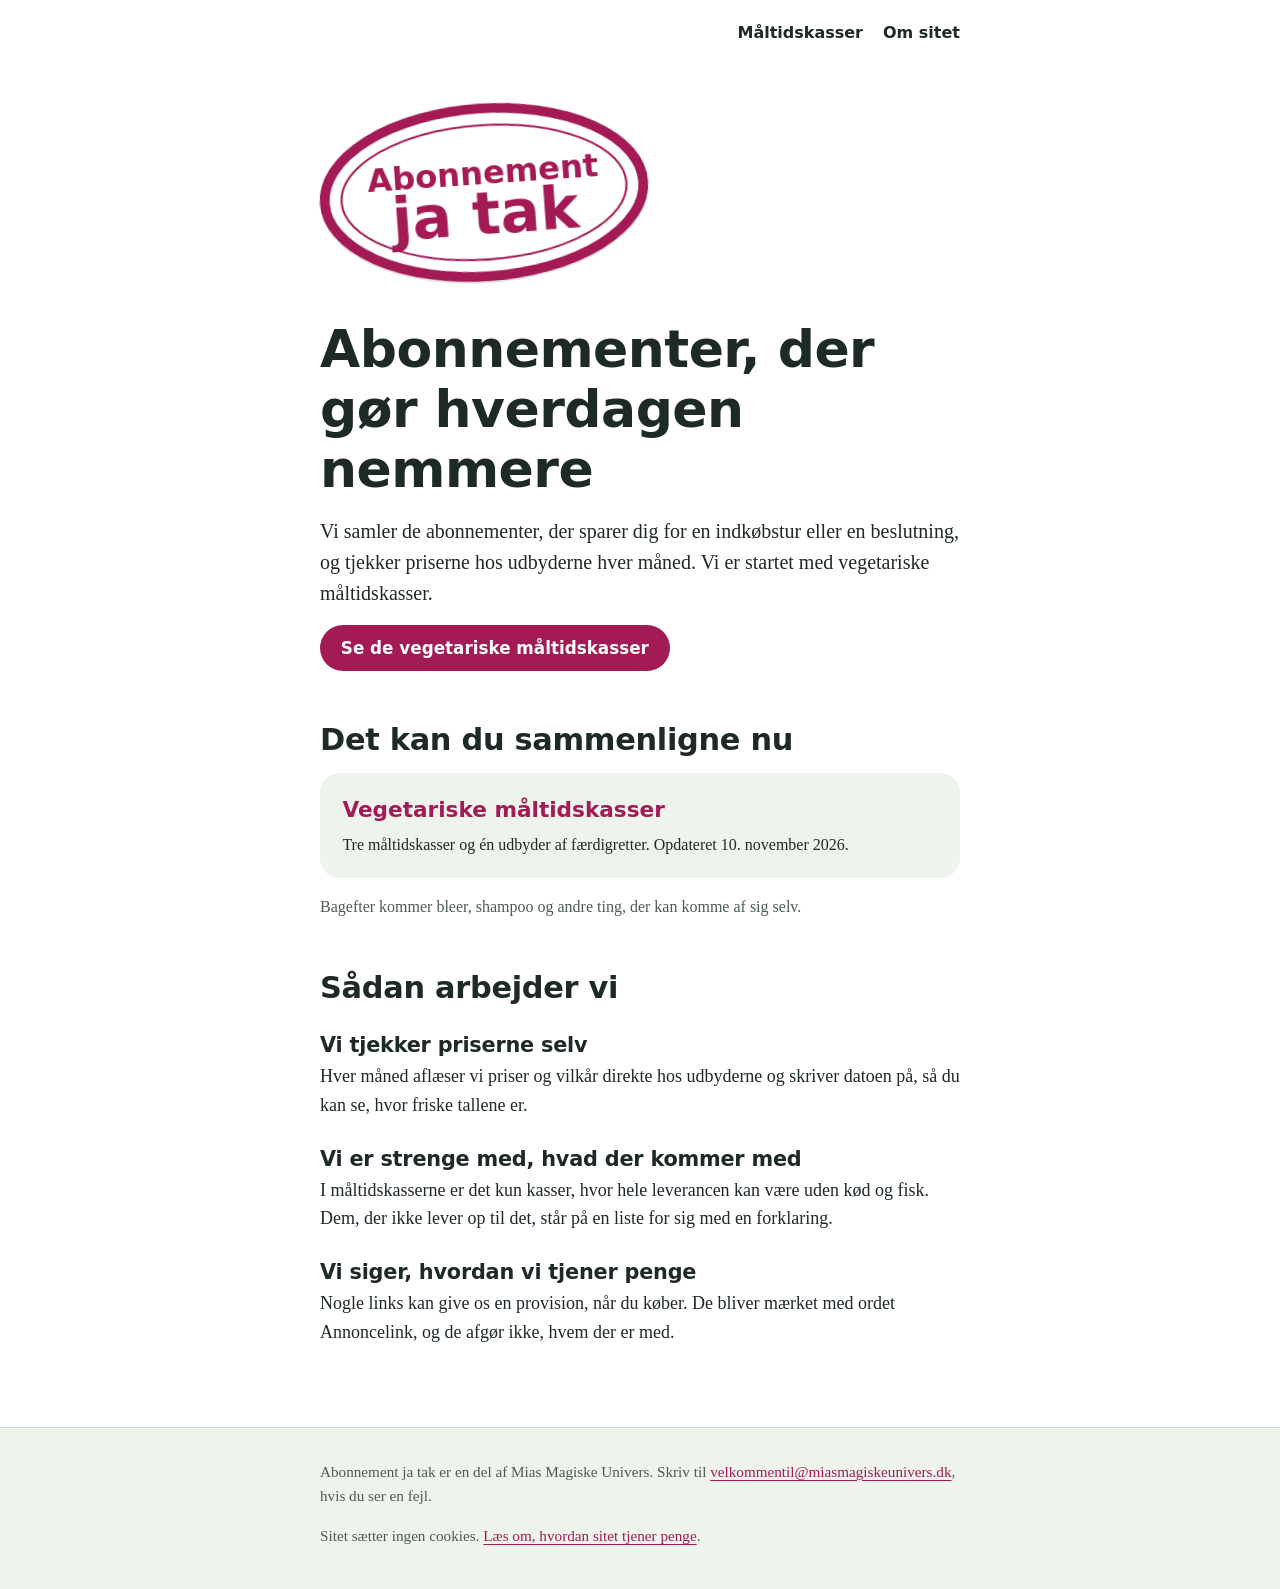
==== docs/index.html @ 9aeb4206 "Første udgave af Abonnement ja tak Statisk site bygget af build.py ud fra data/vegetariske-maaltidsk" ====
<!doctype html>
<html lang="da">
<head>
<meta charset="utf-8">
<meta name="viewport" content="width=device-width, initial-scale=1">
<title>Abonnement ja tak | Abonnementer, der gør hverdagen nemmere</title>
<meta name="description" content="Uafhængig oversigt over abonnementer, der gør hverdagen nemmere. Vi starter med vegetariske måltidskasser og tjekker priserne hver måned.">
<link rel="canonical" href="https://abonnementjatak.dk/">
<meta property="og:type" content="website">
<meta property="og:locale" content="da_DK">
<meta property="og:site_name" content="Abonnement ja tak">
<meta property="og:title" content="Abonnement ja tak | Abonnementer, der gør hverdagen nemmere">
<meta property="og:description" content="Uafhængig oversigt over abonnementer, der gør hverdagen nemmere. Vi starter med vegetariske måltidskasser og tjekker priserne hver måned.">
<meta property="og:url" content="https://abonnementjatak.dk/">
<meta name="theme-color" content="#a31a55">
<link rel="icon" href="favicon.svg" type="image/svg+xml">
<link rel="stylesheet" href="styles.css">
<script type="application/ld+json">
{
 "@context": "https://schema.org",
 "@graph": [
  {
   "@type": "WebSite",
   "@id": "https://abonnementjatak.dk/#site",
   "url": "https://abonnementjatak.dk/",
   "name": "Abonnement ja tak",
   "inLanguage": "da",
   "publisher": {
    "@id": "https://abonnementjatak.dk/#udgiver"
   }
  },
  {
   "@type": "Organization",
   "@id": "https://abonnementjatak.dk/#udgiver",
   "name": "Mias Magiske Univers",
   "email": "velkommentil@miasmagiskeunivers.dk"
  }
 ]
}
</script>
</head>
<body>
<a class="spring" href="#indhold">Gå til indholdet</a>
<header class="top">
<nav aria-label="Hovedmenu"><a href="vegetariske-maaltidskasser/">Måltidskasser</a><a href="om/">Om sitet</a></nav>
</header>
<main id="indhold">
<section class="hero">
<div class="forside-maerke"><svg class="sticker" viewBox="0 0 240 132" role="img" aria-label="Abonnement ja tak">
<ellipse cx="120" cy="66" rx="114" ry="60" fill="#fff" stroke="currentColor" stroke-width="7"/>
<ellipse cx="120" cy="66" rx="102" ry="48" fill="none" stroke="currentColor" stroke-width="1.5"/>
<text x="120" y="60" text-anchor="middle" font-size="23" font-weight="700" fill="currentColor">Abonnement</text>
<text x="120" y="96" text-anchor="middle" font-size="42" font-weight="800" fill="currentColor">ja tak</text>
</svg></div>
<h1>Abonnementer, der gør hverdagen nemmere</h1>
<p class="lead">Vi samler de abonnementer, der sparer dig for en indkøbstur eller en beslutning, og tjekker priserne hos udbyderne hver måned. Vi er startet med vegetariske måltidskasser.</p>
<p><a class="knap" href="vegetariske-maaltidskasser/">Se de vegetariske måltidskasser</a></p>
</section>

<section aria-labelledby="kategorier">
<h2 id="kategorier">Det kan du sammenligne nu</h2>
<a class="kort" href="vegetariske-maaltidskasser/">
<span class="kort-titel">Vegetariske måltidskasser</span>
<span class="kort-tekst">Tre måltidskasser og én udbyder af færdigretter. Opdateret 10. november 2026.</span>
</a>
<p class="snart">Bagefter kommer bleer, shampoo og andre ting, der kan komme af sig selv.</p>
</section>

<section class="principper" aria-labelledby="saadan">
<h2 id="saadan">Sådan arbejder vi</h2>
<h3>Vi tjekker priserne selv</h3>
<p>Hver måned aflæser vi priser og vilkår direkte hos udbyderne og skriver datoen på, så du kan se, hvor friske tallene er.</p>
<h3>Vi er strenge med, hvad der kommer med</h3>
<p>I måltidskasserne er det kun kasser, hvor hele leverancen kan være uden kød og fisk. Dem, der ikke lever op til det, står på en liste for sig med en forklaring.</p>
<h3>Vi siger, hvordan vi tjener penge</h3>
<p>Nogle links kan give os en provision, når du køber. De bliver mærket med ordet Annoncelink, og de afgør ikke, hvem der er med.</p>
</section>
</main>
<footer class="bund">
<div class="bund-indre">
<p>Abonnement ja tak er en del af Mias Magiske Univers. Skriv til <a href="mailto:velkommentil@miasmagiskeunivers.dk">velkommentil@miasmagiskeunivers.dk</a>, hvis du ser en fejl.</p>
<p>Sitet sætter ingen cookies. <a href="om/">Læs om, hvordan sitet tjener penge</a>.</p>
</div>
</footer>
</body>
</html>
---- docs/styles.css ----
/* Abonnement ja tak
   Farver: papir, blæk, rødbede, kål og linje. Rødbede bruges kun til mærket, links og knapper.
   Skrift: rund sans til overskrifter og mærket, bogserif til brødtekst. Ingen webfonte, så ingen kald til tredjepart. */

:root {
  --papir: #ffffff;
  --kaal: #eef3ec;
  --linje: #d3ddd4;
  --blaek: #1e2a26;
  --blaek-svag: #4b5b55;
  --roedbede: #a31a55;
  --roedbede-moerk: #7d1240;
  --paa-roedbede: #ffffff;
  --skrift-rund: ui-rounded, "SF Pro Rounded", "Arial Rounded MT Bold", "Nunito", "Varela Round", system-ui, sans-serif;
  --skrift-tekst: Charter, "Bitstream Charter", "Iowan Old Style", "Sitka Text", Cambria, Georgia, serif;
  --tekstbredde: 42rem;
  --maerkefarve: #a31a55;
}

@media (prefers-color-scheme: dark) {
  :root {
    --papir: #121815;
    --kaal: #1a231f;
    --linje: #2f3b36;
    --blaek: #e6ede8;
    --blaek-svag: #a9b7b1;
    --roedbede: #f27aa9;
    --roedbede-moerk: #ff9cc1;
    --paa-roedbede: #121815;
  }
}

*,
*::before,
*::after {
  box-sizing: border-box;
}

html {
  -webkit-text-size-adjust: 100%;
}

body {
  margin: 0;
  background: var(--papir);
  color: var(--blaek);
  font-family: var(--skrift-tekst);
  font-size: 1.125rem;
  line-height: 1.6;
}

svg {
  display: block;
  max-width: 100%;
}

a {
  color: var(--roedbede);
  text-decoration-thickness: 1px;
  text-underline-offset: 0.18em;
}

a:hover {
  color: var(--roedbede-moerk);
  text-decoration-thickness: 2px;
}

:focus-visible {
  outline: 3px solid var(--roedbede);
  outline-offset: 3px;
  border-radius: 4px;
}

.spring {
  position: absolute;
  left: -9999px;
}

.spring:focus {
  left: 1rem;
  top: 1rem;
  z-index: 10;
  padding: 0.5rem 1rem;
  background: var(--papir);
}

h1,
h2,
h3 {
  font-family: var(--skrift-rund);
  line-height: 1.15;
  letter-spacing: -0.01em;
  color: var(--blaek);
}

h1 {
  margin: 0 0 1rem;
  font-size: clamp(2.1rem, 7vw, 3.25rem);
  font-weight: 800;
}

h2 {
  margin: 3.25rem 0 1rem;
  font-size: clamp(1.45rem, 4vw, 1.9rem);
  font-weight: 800;
}

h3 {
  margin: 0 0 0.25rem;
  font-size: 1.3rem;
  font-weight: 700;
}

p {
  margin: 0 0 1rem;
}

.lead {
  font-size: 1.25rem;
  line-height: 1.55;
}

/* Top og bund */

.top {
  display: flex;
  flex-wrap: wrap;
  align-items: center;
  gap: 0.75rem 1.5rem;
  max-width: var(--tekstbredde);
  margin: 0 auto;
  padding: 1rem;
}

.maerke {
  display: block;
  width: 7rem;
  color: var(--maerkefarve);
}

.top nav {
  display: flex;
  flex-wrap: wrap;
  gap: 0.25rem 1.25rem;
  margin-left: auto;
  font-family: var(--skrift-rund);
  font-size: 1rem;
  font-weight: 600;
}

.top nav a {
  padding: 0.25rem 0;
  border-bottom: 2px solid transparent;
  color: var(--blaek);
  text-decoration: none;
}

.top nav a:hover,
.top nav a[aria-current="page"] {
  border-bottom-color: var(--roedbede);
  color: var(--blaek);
}

main {
  max-width: var(--tekstbredde);
  margin: 0 auto;
  padding: 1rem 1rem 4rem;
}

.bund {
  border-top: 1px solid var(--linje);
  background: var(--kaal);
}

.bund-indre {
  max-width: var(--tekstbredde);
  margin: 0 auto;
  padding: 2rem 1rem 2.5rem;
  color: var(--blaek-svag);
  font-size: 0.95rem;
}

.bund-indre p:last-child {
  margin-bottom: 0;
}

/* Mærket: klistermærket fra postkassen, bare med et ja */

.sticker {
  width: 100%;
  height: auto;
}

.sticker text {
  font-family: var(--skrift-rund);
}

.forside-maerke {
  width: min(21rem, 78vw);
  margin: 1rem 0 2.25rem -0.25rem;
  color: var(--maerkefarve);
  transform: rotate(-4deg);
  filter: drop-shadow(0 2px 0 rgba(30, 42, 38, 0.12));
  animation: klistres 0.5s cubic-bezier(0.2, 0.9, 0.3, 1.25) both;
}

@keyframes klistres {
  from {
    opacity: 0;
    transform: rotate(-13deg) scale(1.1);
  }
  to {
    opacity: 1;
    transform: rotate(-4deg) scale(1);
  }
}

/* Knapper */

.knap {
  display: inline-block;
  padding: 0.8rem 1.3rem;
  border-radius: 999px;
  background: var(--roedbede);
  color: var(--paa-roedbede);
  font-family: var(--skrift-rund);
  font-size: 1.05rem;
  font-weight: 700;
  line-height: 1.2;
  text-decoration: none;
}

.knap:hover {
  background: var(--roedbede-moerk);
  color: var(--paa-roedbede);
}

.annonce {
  margin-left: 0.6rem;
  color: var(--blaek-svag);
  font-family: var(--skrift-rund);
  font-size: 0.85rem;
  font-weight: 600;
}

/* Forsiden */

.kort {
  display: block;
  padding: 1.25rem 1.4rem;
  border-radius: 1.25rem;
  background: var(--kaal);
  color: var(--blaek);
  text-decoration: none;
}

.kort:hover {
  color: var(--blaek);
  outline: 2px solid var(--roedbede);
}

.kort-titel {
  display: block;
  margin-bottom: 0.25rem;
  color: var(--roedbede);
  font-family: var(--skrift-rund);
  font-size: 1.35rem;
  font-weight: 800;
}

.kort-tekst {
  display: block;
  font-size: 1rem;
}

.snart {
  margin-top: 1rem;
  color: var(--blaek-svag);
  font-size: 1rem;
}

.principper h3 {
  margin-top: 1.75rem;
}

/* Kategorisiden */

.overblik {
  width: 100%;
  border-collapse: collapse;
  font-size: 1rem;
}

.overblik caption {
  margin-bottom: 0.5rem;
  color: var(--blaek-svag);
  font-size: 0.95rem;
  text-align: left;
}

.overblik th,
.overblik td {
  padding: 0.65rem 0.75rem 0.65rem 0;
  border-bottom: 1px solid var(--linje);
  text-align: left;
  vertical-align: top;
}

.overblik thead th {
  border-bottom: 2px solid var(--blaek);
  font-family: var(--skrift-rund);
  font-size: 0.95rem;
  font-weight: 700;
}

.overblik tbody th {
  font-family: var(--skrift-rund);
  font-weight: 700;
}

.udbyder {
  padding: 1.75rem 0 1.25rem;
  border-top: 1px solid var(--linje);
  scroll-margin-top: 1rem;
}

.loesning {
  margin-bottom: 0.75rem;
  color: var(--roedbede);
  font-family: var(--skrift-rund);
  font-weight: 700;
}

.fakta {
  display: grid;
  grid-template-columns: 1fr;
  gap: 0.75rem 1.75rem;
  margin: 1.25rem 0 1.5rem;
}

@media (min-width: 40rem) {
  .fakta {
    grid-template-columns: 1fr 1fr;
  }
}

.fakta dt {
  color: var(--blaek-svag);
  font-family: var(--skrift-rund);
  font-size: 0.9rem;
  font-weight: 700;
}

.fakta dd {
  margin: 0;
  font-size: 1rem;
  line-height: 1.5;
}

.fakta .note {
  display: block;
  color: var(--blaek-svag);
  font-size: 0.95rem;
}

.ikke-med {
  padding-left: 1.2rem;
}

.ikke-med li {
  margin-bottom: 0.5rem;
}

.log {
  padding: 0;
  list-style: none;
}

.log li {
  margin-bottom: 0.5rem;
}

.log time {
  font-family: var(--skrift-rund);
  font-weight: 700;
}

@media (max-width: 30rem) {
  .maerke {
    width: 5.75rem;
  }

  .top nav {
    font-size: 0.95rem;
  }
}

@media (prefers-reduced-motion: reduce) {
  *,
  *::before,
  *::after {
    animation: none !important;
    transition: none !important;
  }
}
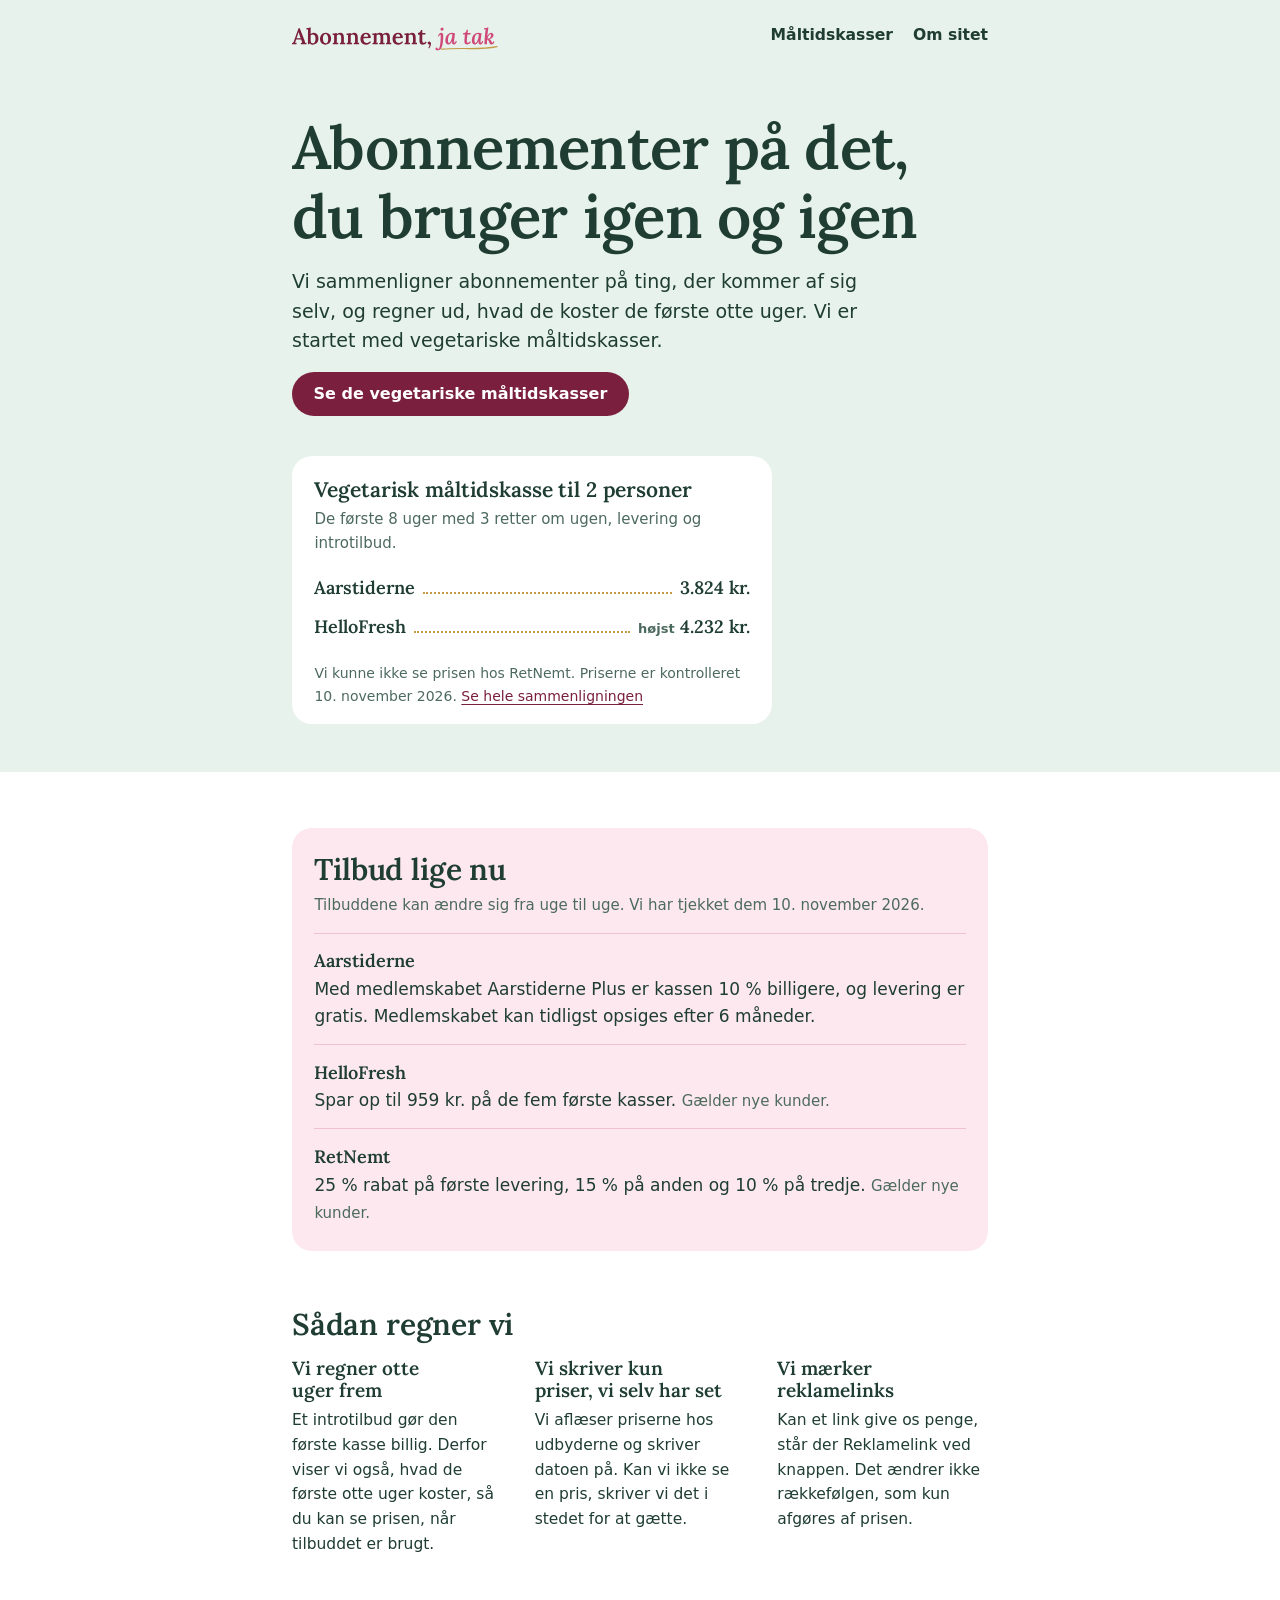
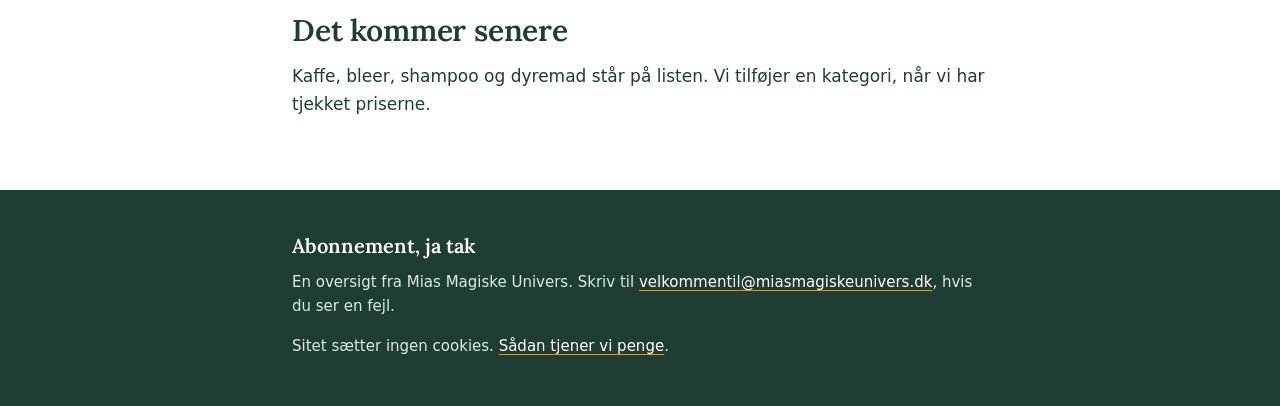
==== commit da1d08b0: "Ny udgave med prisberegning, navnetræk og nye farver Siderne bygges nu af data/maaltidskasser.json, " ====
--- a/docs/index.html
+++ b/docs/index.html
@@ -3,17 +3,19 @@
 <head>
 <meta charset="utf-8">
 <meta name="viewport" content="width=device-width, initial-scale=1">
-<title>Abonnement ja tak | Abonnementer, der gør hverdagen nemmere</title>
-<meta name="description" content="Uafhængig oversigt over abonnementer, der gør hverdagen nemmere. Vi starter med vegetariske måltidskasser og tjekker priserne hver måned.">
+<meta name="color-scheme" content="light">
+<title>Abonnement, ja tak | Abonnementer på det, du bruger igen og igen</title>
+<meta name="description" content="Vi sammenligner abonnementer på måltidskasser og andet, der kommer af sig selv, og regner ud, hvad de koster de første otte uger.">
 <link rel="canonical" href="https://abonnementjatak.dk/">
+<meta property="og:url" content="https://abonnementjatak.dk/">
 <meta property="og:type" content="website">
 <meta property="og:locale" content="da_DK">
-<meta property="og:site_name" content="Abonnement ja tak">
-<meta property="og:title" content="Abonnement ja tak | Abonnementer, der gør hverdagen nemmere">
-<meta property="og:description" content="Uafhængig oversigt over abonnementer, der gør hverdagen nemmere. Vi starter med vegetariske måltidskasser og tjekker priserne hver måned.">
-<meta property="og:url" content="https://abonnementjatak.dk/">
-<meta name="theme-color" content="#a31a55">
+<meta property="og:site_name" content="Abonnement, ja tak">
+<meta property="og:title" content="Abonnement, ja tak | Abonnementer på det, du bruger igen og igen">
+<meta property="og:description" content="Vi sammenligner abonnementer på måltidskasser og andet, der kommer af sig selv, og regner ud, hvad de koster de første otte uger.">
+<meta name="theme-color" content="#e6f2eb">
 <link rel="icon" href="favicon.svg" type="image/svg+xml">
+<link rel="preload" href="fonts/ajt-serif.woff" as="font" type="font/woff" crossorigin>
 <link rel="stylesheet" href="styles.css">
 <script type="application/ld+json">
 {
@@ -23,7 +25,7 @@
    "@type": "WebSite",
    "@id": "https://abonnementjatak.dk/#site",
    "url": "https://abonnementjatak.dk/",
-   "name": "Abonnement ja tak",
+   "name": "Abonnement, ja tak",
    "inLanguage": "da",
    "publisher": {
     "@id": "https://abonnementjatak.dk/#udgiver"
@@ -41,45 +43,63 @@
 </head>
 <body>
 <a class="spring" href="#indhold">Gå til indholdet</a>
-<header class="top">
+<header class="top-baand">
+<div class="ramme top">
+<a class="maerke" href="./"><img src="logo.svg" width="564" height="83" alt="Abonnement, ja tak, forsiden"></a>
 <nav aria-label="Hovedmenu"><a href="vegetariske-maaltidskasser/">Måltidskasser</a><a href="om/">Om sitet</a></nav>
+</div>
 </header>
 <main id="indhold">
-<section class="hero">
-<div class="forside-maerke"><svg class="sticker" viewBox="0 0 240 132" role="img" aria-label="Abonnement ja tak">
-<ellipse cx="120" cy="66" rx="114" ry="60" fill="#fff" stroke="currentColor" stroke-width="7"/>
-<ellipse cx="120" cy="66" rx="102" ry="48" fill="none" stroke="currentColor" stroke-width="1.5"/>
-<text x="120" y="60" text-anchor="middle" font-size="23" font-weight="700" fill="currentColor">Abonnement</text>
-<text x="120" y="96" text-anchor="middle" font-size="42" font-weight="800" fill="currentColor">ja tak</text>
-</svg></div>
-<h1>Abonnementer, der gør hverdagen nemmere</h1>
-<p class="lead">Vi samler de abonnementer, der sparer dig for en indkøbstur eller en beslutning, og tjekker priserne hos udbyderne hver måned. Vi er startet med vegetariske måltidskasser.</p>
+<section class="intro forside-intro">
+<div class="ramme">
+<h1>Abonnementer på det, du bruger igen og igen</h1>
+<p class="lead">Vi sammenligner abonnementer på ting, der kommer af sig selv, og regner ud, hvad de koster de første otte uger. Vi er startet med vegetariske måltidskasser.</p>
 <p><a class="knap" href="vegetariske-maaltidskasser/">Se de vegetariske måltidskasser</a></p>
+<section class="smagsproeve" aria-labelledby="eksempel">
+<h2 id="eksempel">Vegetarisk måltidskasse til 2 personer</h2>
+<p class="smagsproeve-under">De første 8 uger med 3 retter om ugen, levering og introtilbud.</p>
+<ol class="menukort">
+<li><span class="navn">Aarstiderne</span><span class="prikker" aria-hidden="true"></span><span class="pris">3.824 kr.</span></li>
+<li><span class="navn">HelloFresh</span><span class="prikker" aria-hidden="true"></span><span class="pris"><span class="forbehold-lille">højst</span> 4.232 kr.</span></li>
+</ol>
+<p class="smagsproeve-note">Vi kunne ikke se prisen hos RetNemt. Priserne er kontrolleret 10. november 2026. <a href="vegetariske-maaltidskasser/">Se hele sammenligningen</a></p>
 </section>
-
-<section aria-labelledby="kategorier">
-<h2 id="kategorier">Det kan du sammenligne nu</h2>
-<a class="kort" href="vegetariske-maaltidskasser/">
-<span class="kort-titel">Vegetariske måltidskasser</span>
-<span class="kort-tekst">Tre måltidskasser og én udbyder af færdigretter. Opdateret 10. november 2026.</span>
-</a>
-<p class="snart">Bagefter kommer bleer, shampoo og andre ting, der kan komme af sig selv.</p>
+</div>
 </section>
-
-<section class="principper" aria-labelledby="saadan">
-<h2 id="saadan">Sådan arbejder vi</h2>
-<h3>Vi tjekker priserne selv</h3>
-<p>Hver måned aflæser vi priser og vilkår direkte hos udbyderne og skriver datoen på, så du kan se, hvor friske tallene er.</p>
-<h3>Vi er strenge med, hvad der kommer med</h3>
-<p>I måltidskasserne er det kun kasser, hvor hele leverancen kan være uden kød og fisk. Dem, der ikke lever op til det, står på en liste for sig med en forklaring.</p>
-<h3>Vi siger, hvordan vi tjener penge</h3>
-<p>Nogle links kan give os en provision, når du køber. De bliver mærket med ordet Annoncelink, og de afgør ikke, hvem der er med.</p>
+<div class="ramme">
+<section class="tilbud" aria-labelledby="tilbud">
+<h2 id="tilbud">Tilbud lige nu</h2>
+<p class="tilbud-intro">Tilbuddene kan ændre sig fra uge til uge. Vi har tjekket dem 10. november 2026.</p>
+<ul class="tilbud-liste">
+<li><span class="tilbud-navn">Aarstiderne</span> Med medlemskabet Aarstiderne Plus er kassen 10 % billigere, og levering er gratis. Medlemskabet kan tidligst opsiges efter 6 måneder.</li>
+<li><span class="tilbud-navn">HelloFresh</span> Spar op til 959 kr. på de fem første kasser. <span class="tilbud-note">Gælder nye kunder.</span></li>
+<li><span class="tilbud-navn">RetNemt</span> 25 % rabat på første levering, 15 % på anden og 10 % på tredje. <span class="tilbud-note">Gælder nye kunder.</span></li>
+</ul>
 </section>
+<h2 id="saadan">Sådan regner vi</h2>
+<div class="principper">
+<div>
+<h3>Vi regner otte uger frem</h3>
+<p>Et introtilbud gør den første kasse billig. Derfor viser vi også, hvad de første otte uger koster, så du kan se prisen, når tilbuddet er brugt.</p>
+</div>
+<div>
+<h3>Vi skriver kun priser, vi selv har set</h3>
+<p>Vi aflæser priserne hos udbyderne og skriver datoen på. Kan vi ikke se en pris, skriver vi det i stedet for at gætte.</p>
+</div>
+<div>
+<h3>Vi mærker reklamelinks</h3>
+<p>Kan et link give os penge, står der Reklamelink ved knappen. Det ændrer ikke rækkefølgen, som kun afgøres af prisen.</p>
+</div>
+</div>
+<h2 id="senere">Det kommer senere</h2>
+<p>Kaffe, bleer, shampoo og dyremad står på listen. Vi tilføjer en kategori, når vi har tjekket priserne.</p>
+</div>
 </main>
 <footer class="bund">
-<div class="bund-indre">
-<p>Abonnement ja tak er en del af Mias Magiske Univers. Skriv til <a href="mailto:velkommentil@miasmagiskeunivers.dk">velkommentil@miasmagiskeunivers.dk</a>, hvis du ser en fejl.</p>
-<p>Sitet sætter ingen cookies. <a href="om/">Læs om, hvordan sitet tjener penge</a>.</p>
+<div class="ramme">
+<p class="bund-navn">Abonnement, ja tak</p>
+<p>En oversigt fra Mias Magiske Univers. Skriv til <a href="mailto:velkommentil@miasmagiskeunivers.dk">velkommentil@miasmagiskeunivers.dk</a>, hvis du ser en fejl.</p>
+<p>Sitet sætter ingen cookies. <a href="om/#penge">Sådan tjener vi penge</a>.</p>
 </div>
 </footer>
 </body>
--- a/docs/styles.css
+++ b/docs/styles.css
@@ -1,33 +1,35 @@
-/* Abonnement ja tak
-   Farver: papir, blæk, rødbede, kål og linje. Rødbede bruges kun til mærket, links og knapper.
-   Skrift: rund sans til overskrifter og mærket, bogserif til brødtekst. Ingen webfonte, så ingen kald til tredjepart. */
+/* Abonnement, ja tak
+
+   Farver: hvidt papir, mint og rosa flader, bordeaux til knapper og links,
+   dyb grøn til tekst og bund, guld til de små detaljer.
+   Skrift: AJT Serif (et udsnit af Lora, se fonts/OFL.txt) til overskrifter og priser,
+   systemets egen sans til brødtekst og knapper.
+   Sitet er altid lyst, også når telefonen står i mørk tilstand. */
+
+@font-face {
+  font-family: "AJT Serif";
+  src: url("fonts/ajt-serif.woff") format("woff");
+  font-weight: 500 700;
+  font-style: normal;
+  font-display: swap;
+}
 
 :root {
-  --papir: #ffffff;
-  --kaal: #eef3ec;
-  --linje: #d3ddd4;
-  --blaek: #1e2a26;
-  --blaek-svag: #4b5b55;
-  --roedbede: #a31a55;
-  --roedbede-moerk: #7d1240;
-  --paa-roedbede: #ffffff;
-  --skrift-rund: ui-rounded, "SF Pro Rounded", "Arial Rounded MT Bold", "Nunito", "Varela Round", system-ui, sans-serif;
-  --skrift-tekst: Charter, "Bitstream Charter", "Iowan Old Style", "Sitka Text", Cambria, Georgia, serif;
-  --tekstbredde: 42rem;
-  --maerkefarve: #a31a55;
-}
-
-@media (prefers-color-scheme: dark) {
-  :root {
-    --papir: #121815;
-    --kaal: #1a231f;
-    --linje: #2f3b36;
-    --blaek: #e6ede8;
-    --blaek-svag: #a9b7b1;
-    --roedbede: #f27aa9;
-    --roedbede-moerk: #ff9cc1;
-    --paa-roedbede: #121815;
-  }
+  color-scheme: light;
+  --hvid: #ffffff;
+  --mint: #e6f2eb;
+  --mint-linje: #c4dccf;
+  --rosa-flade: #fce8ee;
+  --rosa-linje: #f0c3d1;
+  --bordeaux: #7a1f3d;
+  --bordeaux-moerk: #5c142c;
+  --groen: #1f3d33;
+  --groen-svag: #4d6a5f;
+  --guld: #c49a45;
+  --paa-groen: #dcebe2;
+  --serif: "AJT Serif", Georgia, "Times New Roman", serif;
+  --sans: system-ui, -apple-system, "Segoe UI", Roboto, "Helvetica Neue", Arial, sans-serif;
+  --ramme: 46rem;
 }
 
 *,
@@ -38,35 +40,37 @@
 
 html {
   -webkit-text-size-adjust: 100%;
+  background: var(--hvid);
 }
 
 body {
   margin: 0;
-  background: var(--papir);
-  color: var(--blaek);
-  font-family: var(--skrift-tekst);
-  font-size: 1.125rem;
+  background: var(--hvid);
+  color: var(--groen);
+  font-family: var(--sans);
+  font-size: 1.0625rem;
   line-height: 1.6;
 }
 
-svg {
+img {
   display: block;
   max-width: 100%;
+  height: auto;
 }
 
 a {
-  color: var(--roedbede);
+  color: var(--bordeaux);
   text-decoration-thickness: 1px;
-  text-underline-offset: 0.18em;
+  text-underline-offset: 0.2em;
 }
 
 a:hover {
-  color: var(--roedbede-moerk);
+  color: var(--bordeaux-moerk);
   text-decoration-thickness: 2px;
 }
 
 :focus-visible {
-  outline: 3px solid var(--roedbede);
+  outline: 3px solid var(--bordeaux);
   outline-offset: 3px;
   border-radius: 4px;
 }
@@ -81,34 +85,41 @@
   top: 1rem;
   z-index: 10;
   padding: 0.5rem 1rem;
-  background: var(--papir);
+  background: var(--hvid);
+}
+
+.ramme {
+  max-width: var(--ramme);
+  margin: 0 auto;
+  padding-left: 1.25rem;
+  padding-right: 1.25rem;
 }
 
 h1,
 h2,
 h3 {
-  font-family: var(--skrift-rund);
+  font-family: var(--serif);
+  font-weight: 600;
   line-height: 1.15;
-  letter-spacing: -0.01em;
-  color: var(--blaek);
+  color: var(--groen);
+  text-wrap: balance;
 }
 
 h1 {
   margin: 0 0 1rem;
-  font-size: clamp(2.1rem, 7vw, 3.25rem);
-  font-weight: 800;
+  font-size: clamp(2.125rem, 1.45rem + 3vw, 3.25rem);
+  letter-spacing: -0.012em;
 }
 
 h2 {
-  margin: 3.25rem 0 1rem;
-  font-size: clamp(1.45rem, 4vw, 1.9rem);
-  font-weight: 800;
+  margin: 3.5rem 0 1rem;
+  font-size: clamp(1.5rem, 1.3rem + 0.9vw, 1.875rem);
+  letter-spacing: -0.006em;
 }
 
 h3 {
-  margin: 0 0 0.25rem;
-  font-size: 1.3rem;
-  font-weight: 700;
+  margin: 0;
+  font-size: 1.375rem;
 }
 
 p {
@@ -116,251 +127,406 @@
 }
 
 .lead {
-  font-size: 1.25rem;
+  max-width: 38rem;
+  font-size: 1.1875rem;
   line-height: 1.55;
 }
 
-/* Top og bund */
+.tekst {
+  max-width: 40rem;
+}
+
+/* Toppen og introen ligger på mint */
+
+.top-baand {
+  background: var(--mint);
+}
 
 .top {
   display: flex;
   flex-wrap: wrap;
   align-items: center;
-  gap: 0.75rem 1.5rem;
-  max-width: var(--tekstbredde);
-  margin: 0 auto;
-  padding: 1rem;
+  justify-content: space-between;
+  gap: 0.75rem 1.25rem;
+  padding-top: 1.15rem;
+  padding-bottom: 1.15rem;
 }
 
 .maerke {
   display: block;
-  width: 7rem;
-  color: var(--maerkefarve);
+  flex: none;
+}
+
+.maerke img {
+  width: 13rem;
 }
 
 .top nav {
   display: flex;
-  flex-wrap: wrap;
-  gap: 0.25rem 1.25rem;
-  margin-left: auto;
-  font-family: var(--skrift-rund);
-  font-size: 1rem;
+  gap: 0 1.25rem;
+  font-size: 0.975rem;
   font-weight: 600;
 }
 
 .top nav a {
-  padding: 0.25rem 0;
+  padding: 0.3rem 0;
   border-bottom: 2px solid transparent;
-  color: var(--blaek);
+  color: var(--groen);
   text-decoration: none;
 }
 
-.top nav a:hover,
+.top nav a:hover {
+  border-bottom-color: var(--mint-linje);
+  color: var(--groen);
+}
+
 .top nav a[aria-current="page"] {
-  border-bottom-color: var(--roedbede);
-  color: var(--blaek);
-}
-
-main {
-  max-width: var(--tekstbredde);
-  margin: 0 auto;
-  padding: 1rem 1rem 4rem;
-}
-
-.bund {
-  border-top: 1px solid var(--linje);
-  background: var(--kaal);
-}
-
-.bund-indre {
-  max-width: var(--tekstbredde);
-  margin: 0 auto;
-  padding: 2rem 1rem 2.5rem;
-  color: var(--blaek-svag);
-  font-size: 0.95rem;
-}
-
-.bund-indre p:last-child {
-  margin-bottom: 0;
-}
-
-/* Mærket: klistermærket fra postkassen, bare med et ja */
-
-.sticker {
-  width: 100%;
-  height: auto;
-}
-
-.sticker text {
-  font-family: var(--skrift-rund);
-}
-
-.forside-maerke {
-  width: min(21rem, 78vw);
-  margin: 1rem 0 2.25rem -0.25rem;
-  color: var(--maerkefarve);
-  transform: rotate(-4deg);
-  filter: drop-shadow(0 2px 0 rgba(30, 42, 38, 0.12));
-  animation: klistres 0.5s cubic-bezier(0.2, 0.9, 0.3, 1.25) both;
-}
-
-@keyframes klistres {
-  from {
-    opacity: 0;
-    transform: rotate(-13deg) scale(1.1);
-  }
-  to {
-    opacity: 1;
-    transform: rotate(-4deg) scale(1);
-  }
+  border-bottom-color: var(--guld);
+}
+
+.intro {
+  background: var(--mint);
+}
+
+.intro > .ramme {
+  padding-top: 1.75rem;
+  padding-bottom: 2.5rem;
+}
+
+.dato {
+  margin: 0;
+  color: var(--groen-svag);
+  font-size: 0.9375rem;
 }
 
 /* Knapper */
 
 .knap {
   display: inline-block;
-  padding: 0.8rem 1.3rem;
+  padding: 0.8rem 1.35rem;
   border-radius: 999px;
-  background: var(--roedbede);
-  color: var(--paa-roedbede);
-  font-family: var(--skrift-rund);
-  font-size: 1.05rem;
-  font-weight: 700;
+  background: var(--bordeaux);
+  color: var(--hvid);
+  font-family: var(--sans);
+  font-size: 1rem;
+  font-weight: 600;
   line-height: 1.2;
   text-decoration: none;
 }
 
 .knap:hover {
-  background: var(--roedbede-moerk);
-  color: var(--paa-roedbede);
-}
-
-.annonce {
-  margin-left: 0.6rem;
-  color: var(--blaek-svag);
-  font-family: var(--skrift-rund);
-  font-size: 0.85rem;
-  font-weight: 600;
-}
-
-/* Forsiden */
-
-.kort {
+  background: var(--bordeaux-moerk);
+  color: var(--hvid);
+}
+
+.videre {
+  display: flex;
+  flex-wrap: wrap;
+  align-items: center;
+  gap: 0.5rem 0.9rem;
+  margin: 1.25rem 0 0.6rem;
+}
+
+.reklame {
+  padding: 0.15rem 0.6rem;
+  border: 1px solid var(--mint-linje);
+  border-radius: 999px;
+  color: var(--groen-svag);
+  font-size: 0.8125rem;
+  font-weight: 600;
+}
+
+.kontrol {
+  margin: 0;
+  color: var(--groen-svag);
+  font-size: 0.875rem;
+}
+
+.kontrol a {
+  color: inherit;
+}
+
+/* Valg af antal personer og sortering. Uden :has() vises alle fire lister under hinanden. */
+
+.valg {
+  display: none;
+  gap: 1.25rem 2.5rem;
+  margin-top: 1.75rem;
+}
+
+.segment {
+  min-width: 0;
+  margin: 0;
+  padding: 0;
+  border: 0;
+}
+
+.segment legend {
+  margin-bottom: 0.5rem;
+  padding: 0;
+  font-size: 0.9375rem;
+  font-weight: 600;
+}
+
+.segment-valg {
+  position: relative;
+  display: inline-flex;
+  flex-wrap: wrap;
+  gap: 0.25rem;
+  padding: 0.25rem;
+  border: 1px solid var(--mint-linje);
+  border-radius: 999px;
+  background: var(--hvid);
+}
+
+.segment input {
+  position: absolute;
+  width: 1px;
+  height: 1px;
+  margin: 0;
+  opacity: 0;
+}
+
+.segment label {
+  padding: 0.55rem 1.05rem;
+  border-radius: 999px;
+  cursor: pointer;
+  font-size: 0.9375rem;
+  font-weight: 600;
+  line-height: 1.2;
+}
+
+.segment label:hover {
+  background: var(--mint);
+}
+
+.segment input:checked + label {
+  background: var(--bordeaux);
+  color: var(--hvid);
+}
+
+.segment input:focus-visible + label {
+  outline: 3px solid var(--bordeaux);
+  outline-offset: 2px;
+}
+
+@supports selector(:has(a)) {
+  .valg {
+    display: grid;
+  }
+
+  .liste {
+    display: none;
+  }
+}
+
+@media (min-width: 44rem) {
+  .valg {
+    grid-template-columns: auto auto;
+    justify-content: start;
+  }
+}
+
+/* Listen over kasser */
+
+.liste-status {
+  margin: 2rem 0 0;
+  padding-bottom: 0.75rem;
+  border-bottom: 1px solid var(--mint-linje);
+  color: var(--groen-svag);
+  font-size: 0.9375rem;
+}
+
+.udbydere {
+  margin: 0;
+  padding: 0;
+  list-style: none;
+}
+
+.udbyder {
+  padding: 1.75rem 0 2rem;
+  border-bottom: 1px solid var(--mint-linje);
+}
+
+.loesning {
+  margin: 0.2rem 0 0;
+  color: var(--groen-svag);
+  font-size: 0.9375rem;
+}
+
+.priser {
+  display: grid;
+  grid-template-columns: repeat(3, minmax(0, 1fr));
+  margin: 1.1rem 0 1rem;
+  border: 1px solid var(--mint-linje);
+  border-radius: 1rem;
+  overflow: hidden;
+}
+
+.priser > div {
+  display: flex;
+  flex-direction: column;
+  justify-content: space-between;
+  gap: 0.4rem;
+  padding: 0.8rem 0.95rem 0.85rem;
+  border-left: 1px solid var(--mint-linje);
+}
+
+.priser > div:first-child {
+  border-left: 0;
+}
+
+.priser > .valgt {
+  background: var(--mint);
+}
+
+.priser dt {
+  color: var(--groen-svag);
+  font-size: 0.8125rem;
+  font-weight: 600;
+  line-height: 1.3;
+}
+
+.priser dd {
+  margin: 0;
+  font-family: var(--serif);
+  font-size: 1.5rem;
+  font-weight: 600;
+  line-height: 1.1;
+  font-variant-numeric: lining-nums proportional-nums;
+  white-space: nowrap;
+}
+
+.enhed {
+  font-size: 0.62em;
+  font-weight: 500;
+}
+
+.forbehold {
   display: block;
-  padding: 1.25rem 1.4rem;
-  border-radius: 1.25rem;
-  background: var(--kaal);
-  color: var(--blaek);
-  text-decoration: none;
-}
-
-.kort:hover {
-  color: var(--blaek);
-  outline: 2px solid var(--roedbede);
-}
-
-.kort-titel {
-  display: block;
-  margin-bottom: 0.25rem;
-  color: var(--roedbede);
-  font-family: var(--skrift-rund);
-  font-size: 1.35rem;
-  font-weight: 800;
-}
-
-.kort-tekst {
-  display: block;
+  margin-bottom: 0.15rem;
+  color: var(--groen-svag);
+  font-family: var(--sans);
+  font-size: 0.75rem;
+  font-weight: 600;
+}
+
+@media (min-width: 36rem) {
+  .forbehold {
+    display: inline;
+    margin: 0 0.3em 0 0;
+    font-size: 0.8125rem;
+  }
+}
+
+.ukendt-tal {
+  color: var(--groen-svag);
+  font-family: var(--sans);
   font-size: 1rem;
-}
-
-.snart {
-  margin-top: 1rem;
-  color: var(--blaek-svag);
-  font-size: 1rem;
-}
-
-.principper h3 {
-  margin-top: 1.75rem;
-}
-
-/* Kategorisiden */
-
-.overblik {
-  width: 100%;
-  border-collapse: collapse;
-  font-size: 1rem;
-}
-
-.overblik caption {
-  margin-bottom: 0.5rem;
-  color: var(--blaek-svag);
-  font-size: 0.95rem;
-  text-align: left;
-}
-
-.overblik th,
-.overblik td {
-  padding: 0.65rem 0.75rem 0.65rem 0;
-  border-bottom: 1px solid var(--linje);
-  text-align: left;
-  vertical-align: top;
-}
-
-.overblik thead th {
-  border-bottom: 2px solid var(--blaek);
-  font-family: var(--skrift-rund);
-  font-size: 0.95rem;
-  font-weight: 700;
-}
-
-.overblik tbody th {
-  font-family: var(--skrift-rund);
-  font-weight: 700;
-}
-
-.udbyder {
-  padding: 1.75rem 0 1.25rem;
-  border-top: 1px solid var(--linje);
-  scroll-margin-top: 1rem;
-}
-
-.loesning {
-  margin-bottom: 0.75rem;
-  color: var(--roedbede);
-  font-family: var(--skrift-rund);
-  font-weight: 700;
-}
-
+  font-weight: 600;
+}
+
+.regnestykke,
+.beskrivelse {
+  font-size: 0.96875rem;
+}
+
+.tilbud-boks {
+  padding: 0.75rem 1rem;
+  border-radius: 0.9rem;
+  background: var(--rosa-flade);
+  font-size: 0.96875rem;
+}
+
+.ukendt {
+  margin: 1.1rem 0 1rem;
+  padding: 0.9rem 1.05rem;
+  border: 1px dashed var(--mint-linje);
+  border-radius: 1rem;
+  font-size: 0.96875rem;
+}
+
+.vilkaar {
+  margin: 0.25rem 0 0;
+}
+
+.vilkaar summary {
+  width: fit-content;
+  cursor: pointer;
+  color: var(--bordeaux);
+  font-size: 0.96875rem;
+  font-weight: 600;
+}
+
+.vilkaar dl,
 .fakta {
   display: grid;
-  grid-template-columns: 1fr;
-  gap: 0.75rem 1.75rem;
-  margin: 1.25rem 0 1.5rem;
-}
-
-@media (min-width: 40rem) {
-  .fakta {
-    grid-template-columns: 1fr 1fr;
-  }
-}
-
+  gap: 0.6rem;
+  margin: 0.75rem 0 0;
+}
+
+.vilkaar dt,
 .fakta dt {
-  color: var(--blaek-svag);
-  font-family: var(--skrift-rund);
-  font-size: 0.9rem;
-  font-weight: 700;
-}
-
+  color: var(--groen-svag);
+  font-size: 0.875rem;
+  font-weight: 600;
+}
+
+.vilkaar dd,
 .fakta dd {
   margin: 0;
-  font-size: 1rem;
-  line-height: 1.5;
-}
-
-.fakta .note {
+  font-size: 0.96875rem;
+}
+
+/* Tilbud står på rosa */
+
+.tilbud {
+  margin-top: 3.5rem;
+  padding: 1.5rem 1.4rem 0.75rem;
+  border-radius: 1.25rem;
+  background: var(--rosa-flade);
+}
+
+.tilbud h2 {
+  margin: 0 0 0.35rem;
+}
+
+.tilbud-intro {
+  color: var(--groen-svag);
+  font-size: 0.9375rem;
+}
+
+.tilbud-liste {
+  margin: 0;
+  padding: 0;
+  list-style: none;
+}
+
+.tilbud-liste li {
+  padding: 0.85rem 0;
+  border-top: 1px solid var(--rosa-linje);
+}
+
+.tilbud-navn {
   display: block;
-  color: var(--blaek-svag);
-  font-size: 0.95rem;
+  font-family: var(--serif);
+  font-size: 1.125rem;
+  font-weight: 600;
+}
+
+.tilbud-note {
+  color: var(--groen-svag);
+  font-size: 0.9375rem;
+}
+
+/* Færdigretter, udbydere der ikke er med, ændringer */
+
+.faerdig {
+  padding: 0.5rem 0 0;
+}
+
+.faerdig .fakta {
+  margin-bottom: 0.25rem;
 }
 
 .ikke-med {
@@ -381,25 +547,171 @@
 }
 
 .log time {
-  font-family: var(--skrift-rund);
-  font-weight: 700;
-}
+  display: block;
+  font-weight: 600;
+}
+
+/* Forsiden */
+
+.forside-intro > .ramme {
+  padding-top: 2.5rem;
+  padding-bottom: 3rem;
+}
+
+.forside-intro h1 {
+  max-width: 19ch;
+  font-size: clamp(2.375rem, 1.5rem + 4vw, 3.75rem);
+}
+
+.smagsproeve {
+  max-width: 30rem;
+  margin-top: 2.5rem;
+  padding: 1.35rem 1.4rem 1.1rem;
+  border-radius: 1.25rem;
+  background: var(--hvid);
+}
+
+.smagsproeve h2 {
+  margin: 0;
+  font-size: 1.3125rem;
+}
+
+.smagsproeve-under {
+  margin: 0.3rem 0 0;
+  color: var(--groen-svag);
+  font-size: 0.9375rem;
+}
+
+.menukort {
+  margin: 0.9rem 0 1rem;
+  padding: 0;
+  list-style: none;
+}
+
+.menukort li {
+  display: flex;
+  align-items: baseline;
+  gap: 0.5rem;
+  padding: 0.3rem 0;
+  font-family: var(--serif);
+  font-size: 1.125rem;
+  font-weight: 600;
+}
+
+.menukort .prikker {
+  flex: 1;
+  min-width: 1rem;
+  border-bottom: 2px dotted var(--guld);
+}
+
+.menukort .pris {
+  font-variant-numeric: lining-nums proportional-nums;
+  white-space: nowrap;
+}
+
+.forbehold-lille {
+  color: var(--groen-svag);
+  font-family: var(--sans);
+  font-size: 0.8125rem;
+  font-weight: 600;
+}
+
+.smagsproeve-note {
+  margin: 0;
+  color: var(--groen-svag);
+  font-size: 0.875rem;
+}
+
+.principper {
+  display: grid;
+  gap: 1.5rem;
+}
+
+.principper h3 {
+  margin: 0 0 0.4rem;
+  font-size: 1.1875rem;
+}
+
+.principper p {
+  margin: 0;
+  font-size: 0.96875rem;
+}
+
+@media (min-width: 44rem) {
+  .principper {
+    grid-template-columns: repeat(3, minmax(0, 1fr));
+    gap: 2rem;
+  }
+}
+
+/* Bunden er dyb grøn */
+
+.bund {
+  margin-top: 4.5rem;
+  background: var(--groen);
+  color: var(--paa-groen);
+}
+
+.bund .ramme {
+  padding-top: 2.5rem;
+  padding-bottom: 3rem;
+}
+
+.bund p {
+  font-size: 0.9375rem;
+}
+
+.bund p:last-child {
+  margin-bottom: 0;
+}
+
+.bund .bund-navn {
+  margin-bottom: 0.5rem;
+  color: var(--hvid);
+  font-family: var(--serif);
+  font-size: 1.25rem;
+  font-weight: 600;
+}
+
+.bund a {
+  color: var(--hvid);
+  text-decoration-color: var(--guld);
+}
+
+.bund a:hover {
+  color: var(--hvid);
+}
+
+.bund :focus-visible {
+  outline-color: var(--hvid);
+}
+
+/* Smalle skærme */
 
 @media (max-width: 30rem) {
-  .maerke {
-    width: 5.75rem;
+  .ramme {
+    padding-left: 1rem;
+    padding-right: 1rem;
+  }
+
+  .maerke img {
+    width: 9.75rem;
   }
 
   .top nav {
-    font-size: 0.95rem;
-  }
-}
-
-@media (prefers-reduced-motion: reduce) {
-  *,
-  *::before,
-  *::after {
-    animation: none !important;
-    transition: none !important;
-  }
-}
+    gap: 0 0.9rem;
+    font-size: 0.9375rem;
+  }
+
+  .priser > div {
+    padding: 0.7rem 0.6rem 0.75rem;
+  }
+
+  .priser dd {
+    font-size: 1.25rem;
+  }
+
+  .segment label {
+    padding: 0.55rem 0.85rem;
+  }
+}
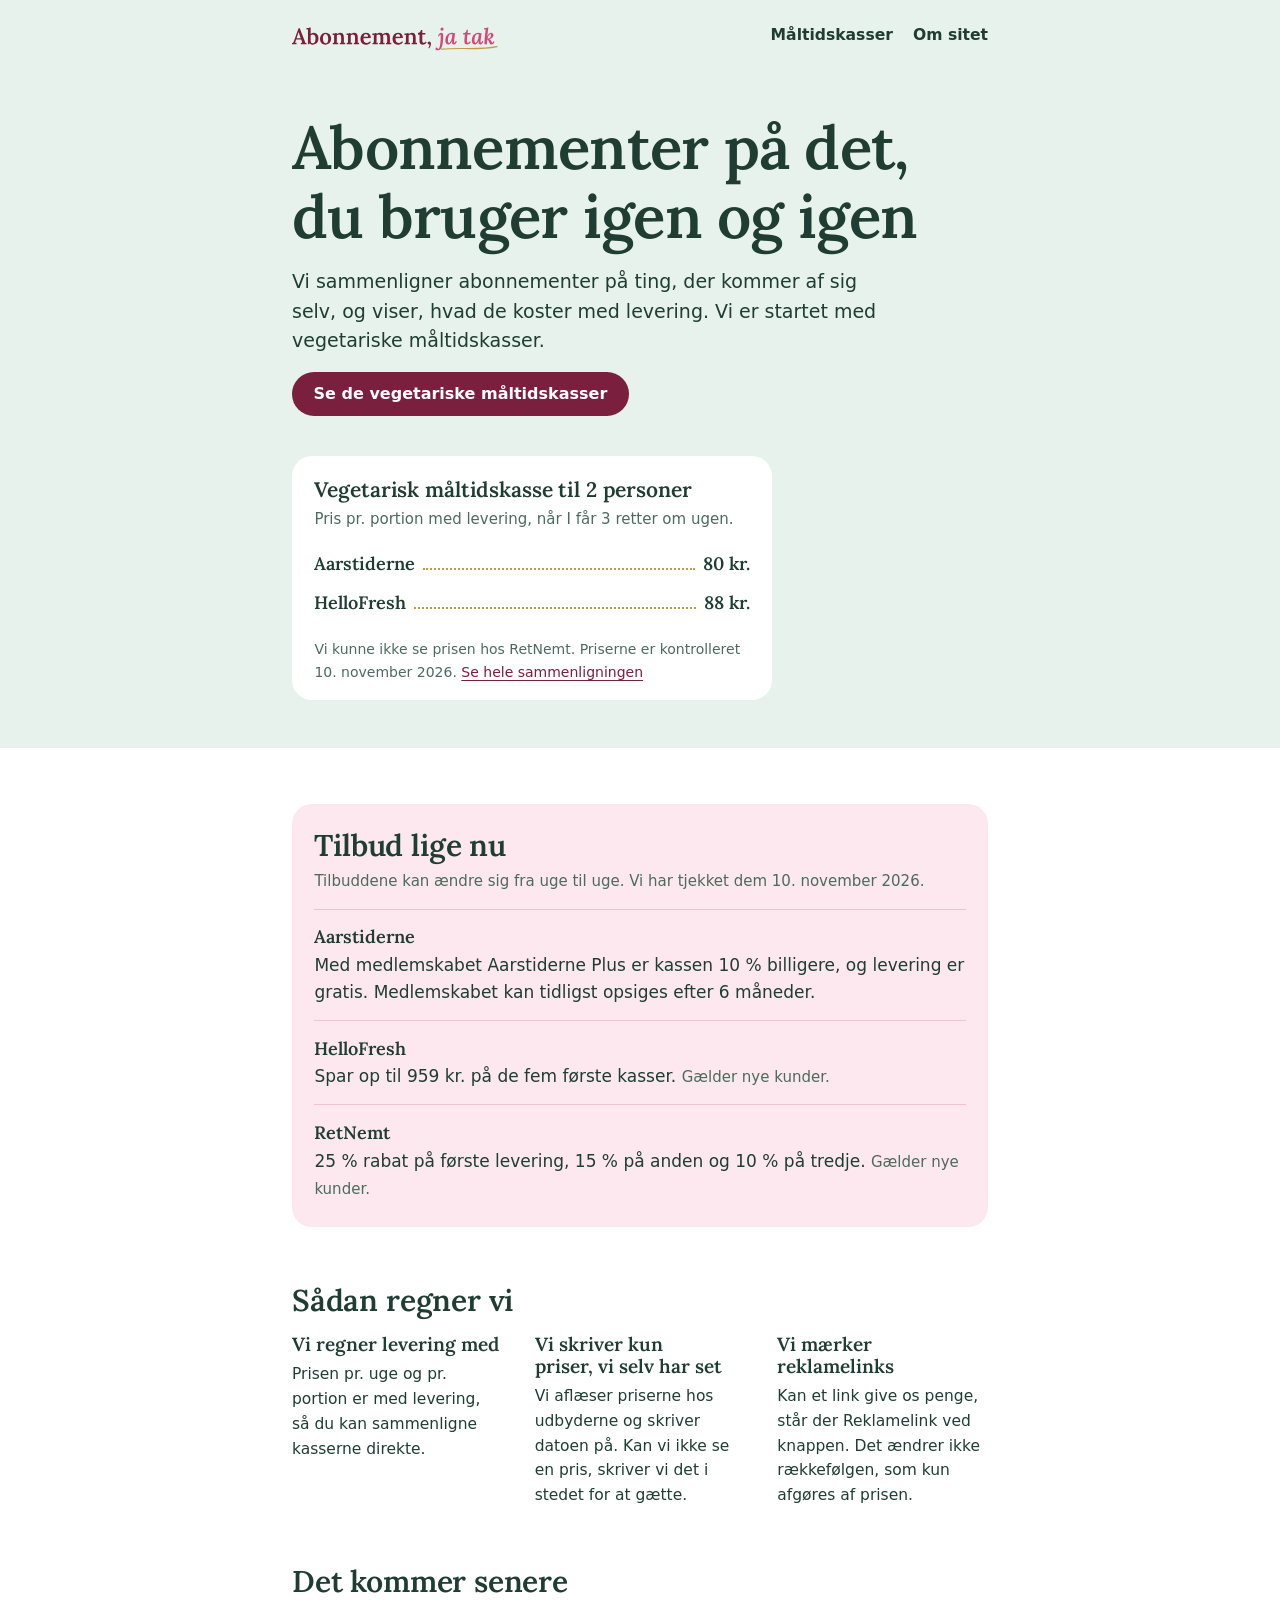
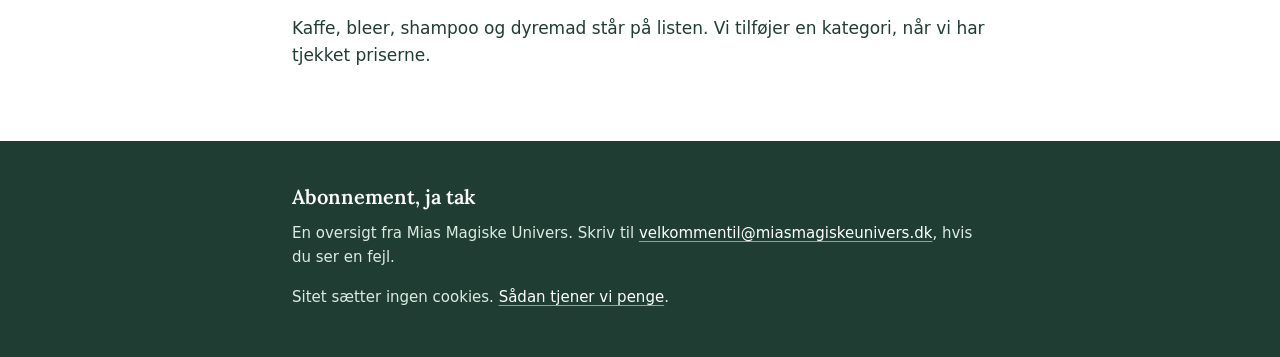
==== commit c7255bc4: "Fjern prisen for 8 uger og vis pris pr. portion i stedet Hver kasse viser nu første levering, normal" ====
--- a/docs/index.html
+++ b/docs/index.html
@@ -5,14 +5,14 @@
 <meta name="viewport" content="width=device-width, initial-scale=1">
 <meta name="color-scheme" content="light">
 <title>Abonnement, ja tak | Abonnementer på det, du bruger igen og igen</title>
-<meta name="description" content="Vi sammenligner abonnementer på måltidskasser og andet, der kommer af sig selv, og regner ud, hvad de koster de første otte uger.">
+<meta name="description" content="Vi sammenligner abonnementer på måltidskasser og andet, der kommer af sig selv, og viser, hvad de koster med levering.">
 <link rel="canonical" href="https://abonnementjatak.dk/">
 <meta property="og:url" content="https://abonnementjatak.dk/">
 <meta property="og:type" content="website">
 <meta property="og:locale" content="da_DK">
 <meta property="og:site_name" content="Abonnement, ja tak">
 <meta property="og:title" content="Abonnement, ja tak | Abonnementer på det, du bruger igen og igen">
-<meta property="og:description" content="Vi sammenligner abonnementer på måltidskasser og andet, der kommer af sig selv, og regner ud, hvad de koster de første otte uger.">
+<meta property="og:description" content="Vi sammenligner abonnementer på måltidskasser og andet, der kommer af sig selv, og viser, hvad de koster med levering.">
 <meta name="theme-color" content="#e6f2eb">
 <link rel="icon" href="favicon.svg" type="image/svg+xml">
 <link rel="preload" href="fonts/ajt-serif.woff" as="font" type="font/woff" crossorigin>
@@ -53,14 +53,14 @@
 <section class="intro forside-intro">
 <div class="ramme">
 <h1>Abonnementer på det, du bruger igen og igen</h1>
-<p class="lead">Vi sammenligner abonnementer på ting, der kommer af sig selv, og regner ud, hvad de koster de første otte uger. Vi er startet med vegetariske måltidskasser.</p>
+<p class="lead">Vi sammenligner abonnementer på ting, der kommer af sig selv, og viser, hvad de koster med levering. Vi er startet med vegetariske måltidskasser.</p>
 <p><a class="knap" href="vegetariske-maaltidskasser/">Se de vegetariske måltidskasser</a></p>
 <section class="smagsproeve" aria-labelledby="eksempel">
 <h2 id="eksempel">Vegetarisk måltidskasse til 2 personer</h2>
-<p class="smagsproeve-under">De første 8 uger med 3 retter om ugen, levering og introtilbud.</p>
+<p class="smagsproeve-under">Pris pr. portion med levering, når I får 3 retter om ugen.</p>
 <ol class="menukort">
-<li><span class="navn">Aarstiderne</span><span class="prikker" aria-hidden="true"></span><span class="pris">3.824 kr.</span></li>
-<li><span class="navn">HelloFresh</span><span class="prikker" aria-hidden="true"></span><span class="pris"><span class="forbehold-lille">højst</span> 4.232 kr.</span></li>
+<li><span class="navn">Aarstiderne</span><span class="prikker" aria-hidden="true"></span><span class="pris">80 kr.</span></li>
+<li><span class="navn">HelloFresh</span><span class="prikker" aria-hidden="true"></span><span class="pris">88 kr.</span></li>
 </ol>
 <p class="smagsproeve-note">Vi kunne ikke se prisen hos RetNemt. Priserne er kontrolleret 10. november 2026. <a href="vegetariske-maaltidskasser/">Se hele sammenligningen</a></p>
 </section>
@@ -79,8 +79,8 @@
 <h2 id="saadan">Sådan regner vi</h2>
 <div class="principper">
 <div>
-<h3>Vi regner otte uger frem</h3>
-<p>Et introtilbud gør den første kasse billig. Derfor viser vi også, hvad de første otte uger koster, så du kan se prisen, når tilbuddet er brugt.</p>
+<h3>Vi regner levering med</h3>
+<p>Prisen pr. uge og pr. portion er med levering, så du kan sammenligne kasserne direkte.</p>
 </div>
 <div>
 <h3>Vi skriver kun priser, vi selv har set</h3>
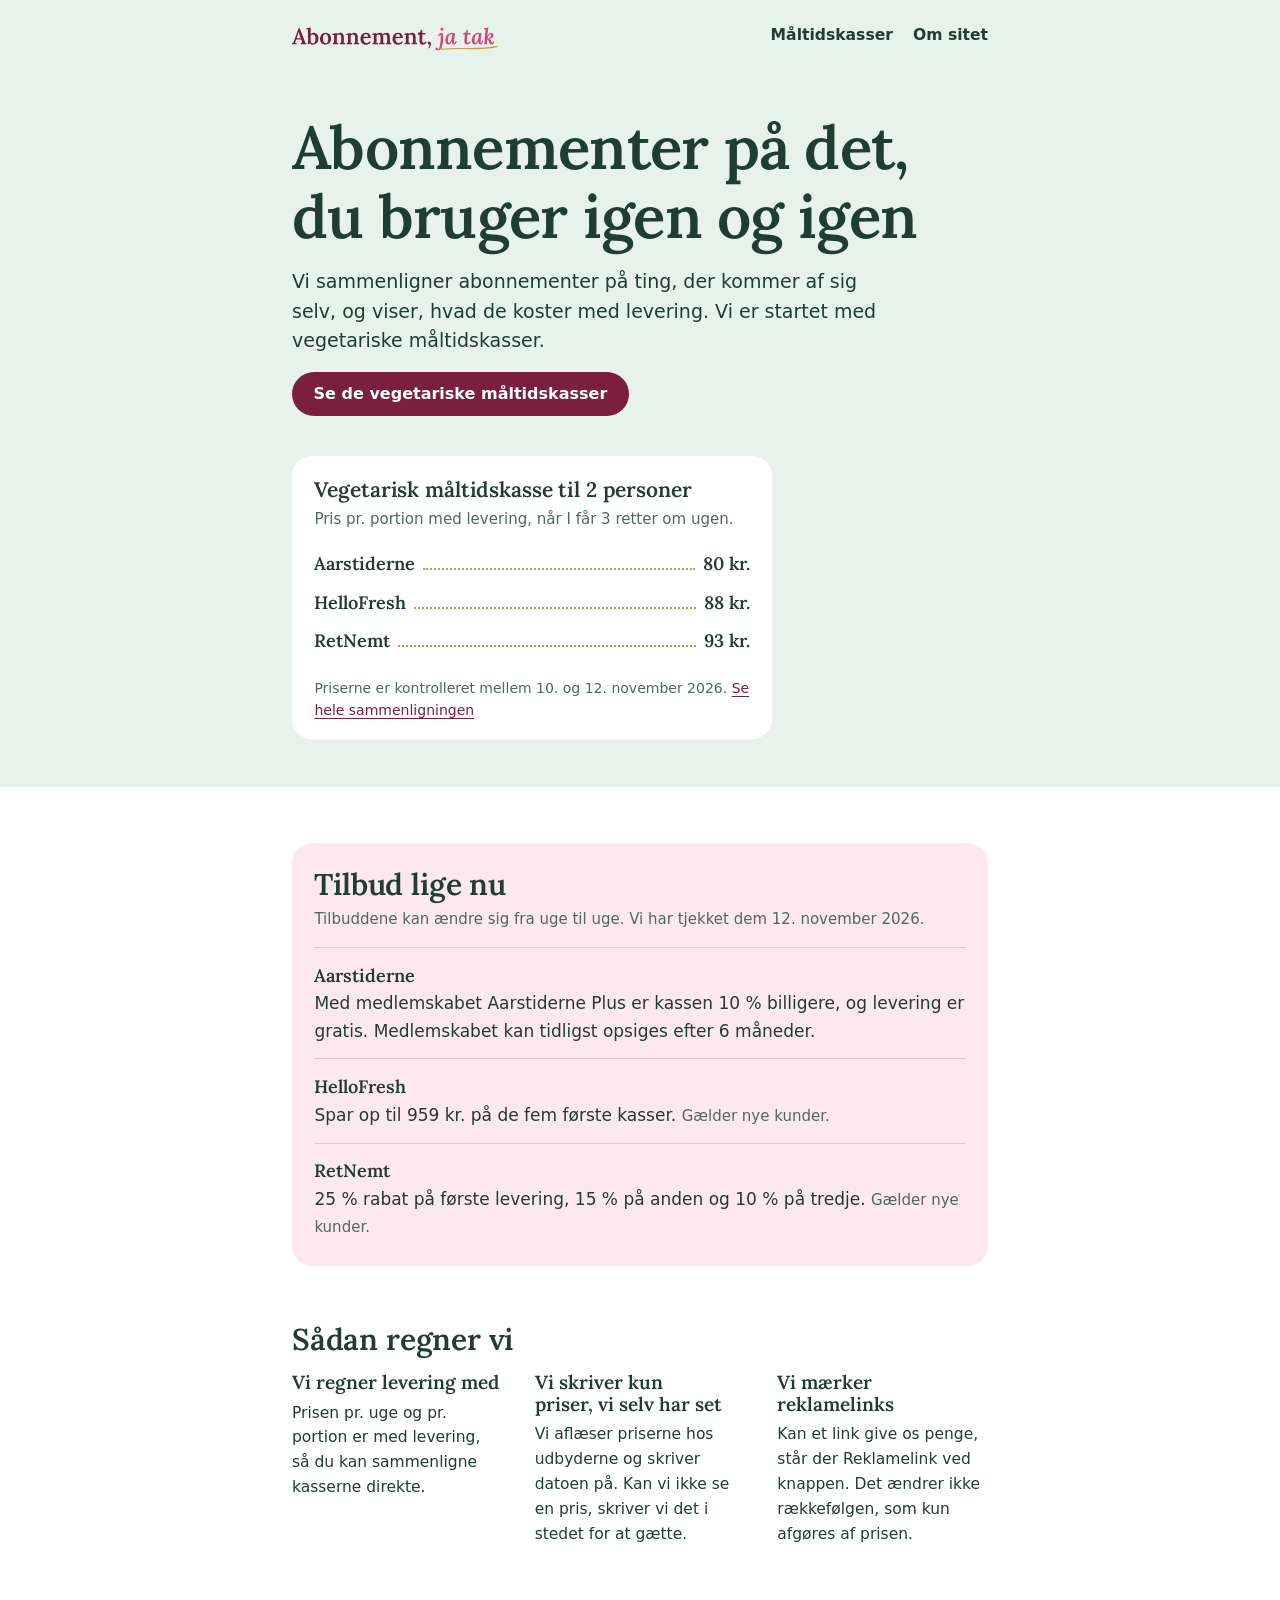
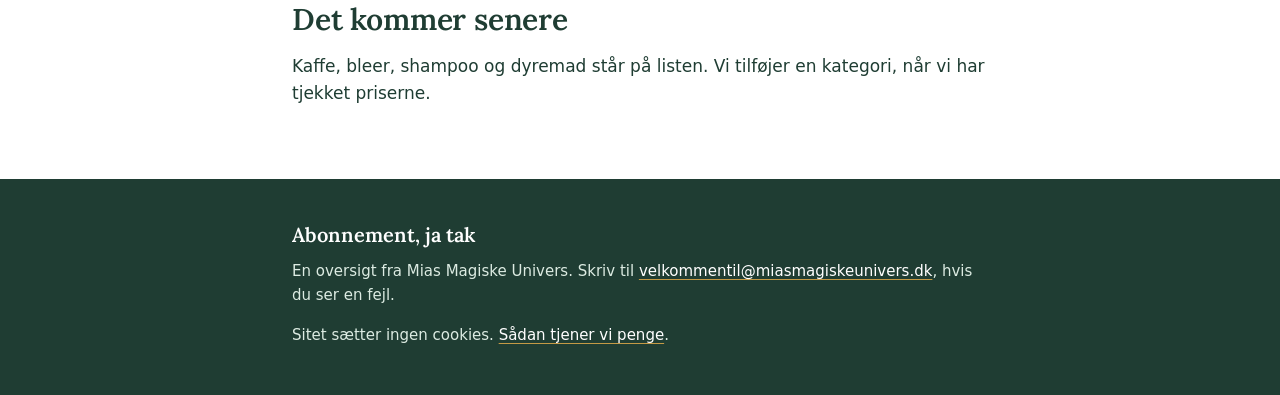
==== commit 5c771582: "Tilføj RetNemts priser og vis perioden for prisernes kontrol RetNemts vegetarkasse koster 510 kr. ti" ====
--- a/docs/index.html
+++ b/docs/index.html
@@ -61,15 +61,16 @@
 <ol class="menukort">
 <li><span class="navn">Aarstiderne</span><span class="prikker" aria-hidden="true"></span><span class="pris">80 kr.</span></li>
 <li><span class="navn">HelloFresh</span><span class="prikker" aria-hidden="true"></span><span class="pris">88 kr.</span></li>
+<li><span class="navn">RetNemt</span><span class="prikker" aria-hidden="true"></span><span class="pris">93 kr.</span></li>
 </ol>
-<p class="smagsproeve-note">Vi kunne ikke se prisen hos RetNemt. Priserne er kontrolleret 10. november 2026. <a href="vegetariske-maaltidskasser/">Se hele sammenligningen</a></p>
+<p class="smagsproeve-note">Priserne er kontrolleret mellem 10. og 12. november 2026. <a href="vegetariske-maaltidskasser/">Se hele sammenligningen</a></p>
 </section>
 </div>
 </section>
 <div class="ramme">
 <section class="tilbud" aria-labelledby="tilbud">
 <h2 id="tilbud">Tilbud lige nu</h2>
-<p class="tilbud-intro">Tilbuddene kan ændre sig fra uge til uge. Vi har tjekket dem 10. november 2026.</p>
+<p class="tilbud-intro">Tilbuddene kan ændre sig fra uge til uge. Vi har tjekket dem 12. november 2026.</p>
 <ul class="tilbud-liste">
 <li><span class="tilbud-navn">Aarstiderne</span> Med medlemskabet Aarstiderne Plus er kassen 10 % billigere, og levering er gratis. Medlemskabet kan tidligst opsiges efter 6 måneder.</li>
 <li><span class="tilbud-navn">HelloFresh</span> Spar op til 959 kr. på de fem første kasser. <span class="tilbud-note">Gælder nye kunder.</span></li>
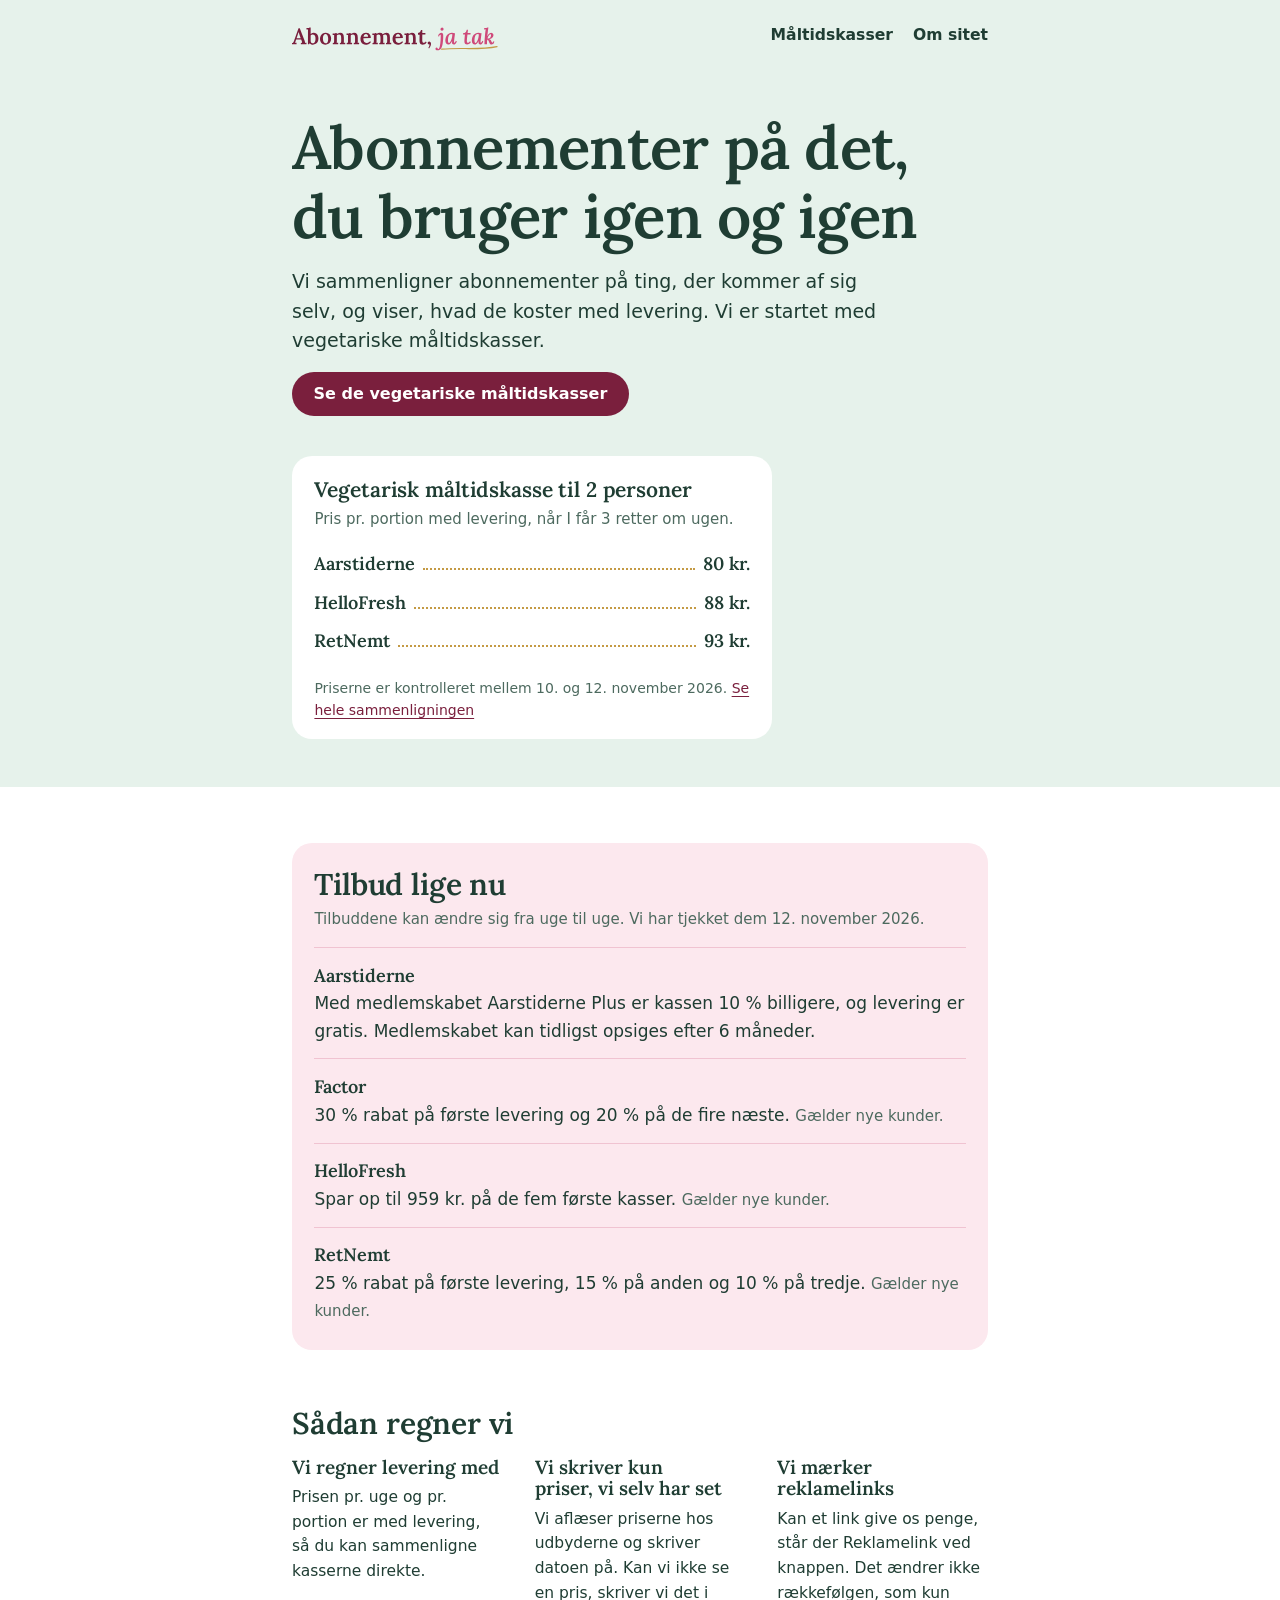
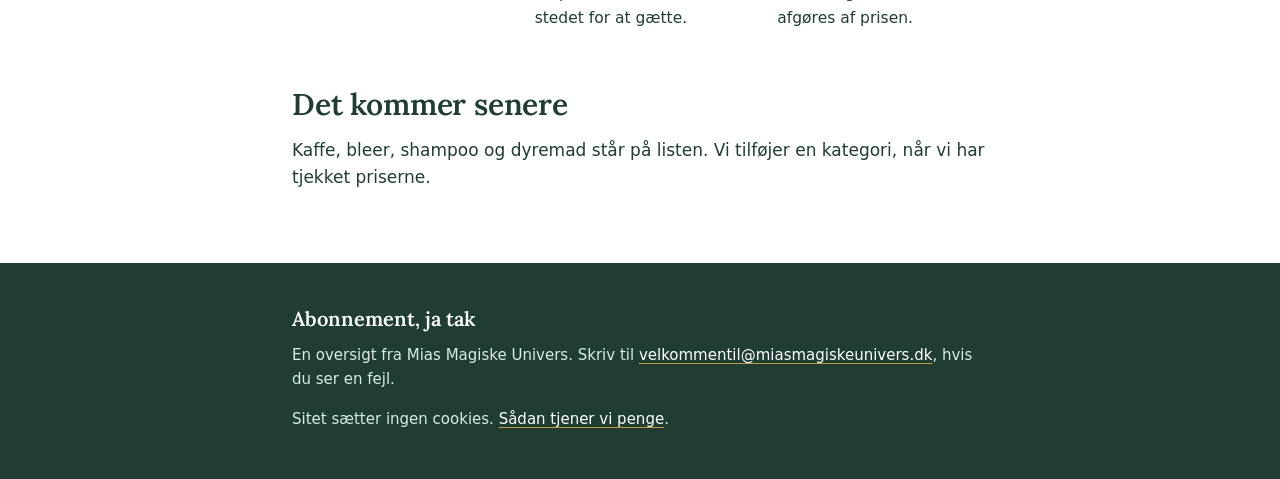
==== commit 556964be: "Tilføj Factor under færdigretter Factor har 27 retter om ugen, hvoraf 5 var vegetariske på menuen fo" ====
--- a/docs/index.html
+++ b/docs/index.html
@@ -73,6 +73,7 @@
 <p class="tilbud-intro">Tilbuddene kan ændre sig fra uge til uge. Vi har tjekket dem 12. november 2026.</p>
 <ul class="tilbud-liste">
 <li><span class="tilbud-navn">Aarstiderne</span> Med medlemskabet Aarstiderne Plus er kassen 10 % billigere, og levering er gratis. Medlemskabet kan tidligst opsiges efter 6 måneder.</li>
+<li><span class="tilbud-navn">Factor</span> 30 % rabat på første levering og 20 % på de fire næste. <span class="tilbud-note">Gælder nye kunder.</span></li>
 <li><span class="tilbud-navn">HelloFresh</span> Spar op til 959 kr. på de fem første kasser. <span class="tilbud-note">Gælder nye kunder.</span></li>
 <li><span class="tilbud-navn">RetNemt</span> 25 % rabat på første levering, 15 % på anden og 10 % på tredje. <span class="tilbud-note">Gælder nye kunder.</span></li>
 </ul>
--- a/docs/styles.css
+++ b/docs/styles.css
@@ -525,6 +525,16 @@
   padding: 0.5rem 0 0;
 }
 
+.faerdig + .faerdig {
+  margin-top: 1.75rem;
+  padding-top: 1.75rem;
+  border-top: 1px solid var(--mint-linje);
+}
+
+.faerdig .loesning {
+  margin-bottom: 0.75rem;
+}
+
 .faerdig .fakta {
   margin-bottom: 0.25rem;
 }
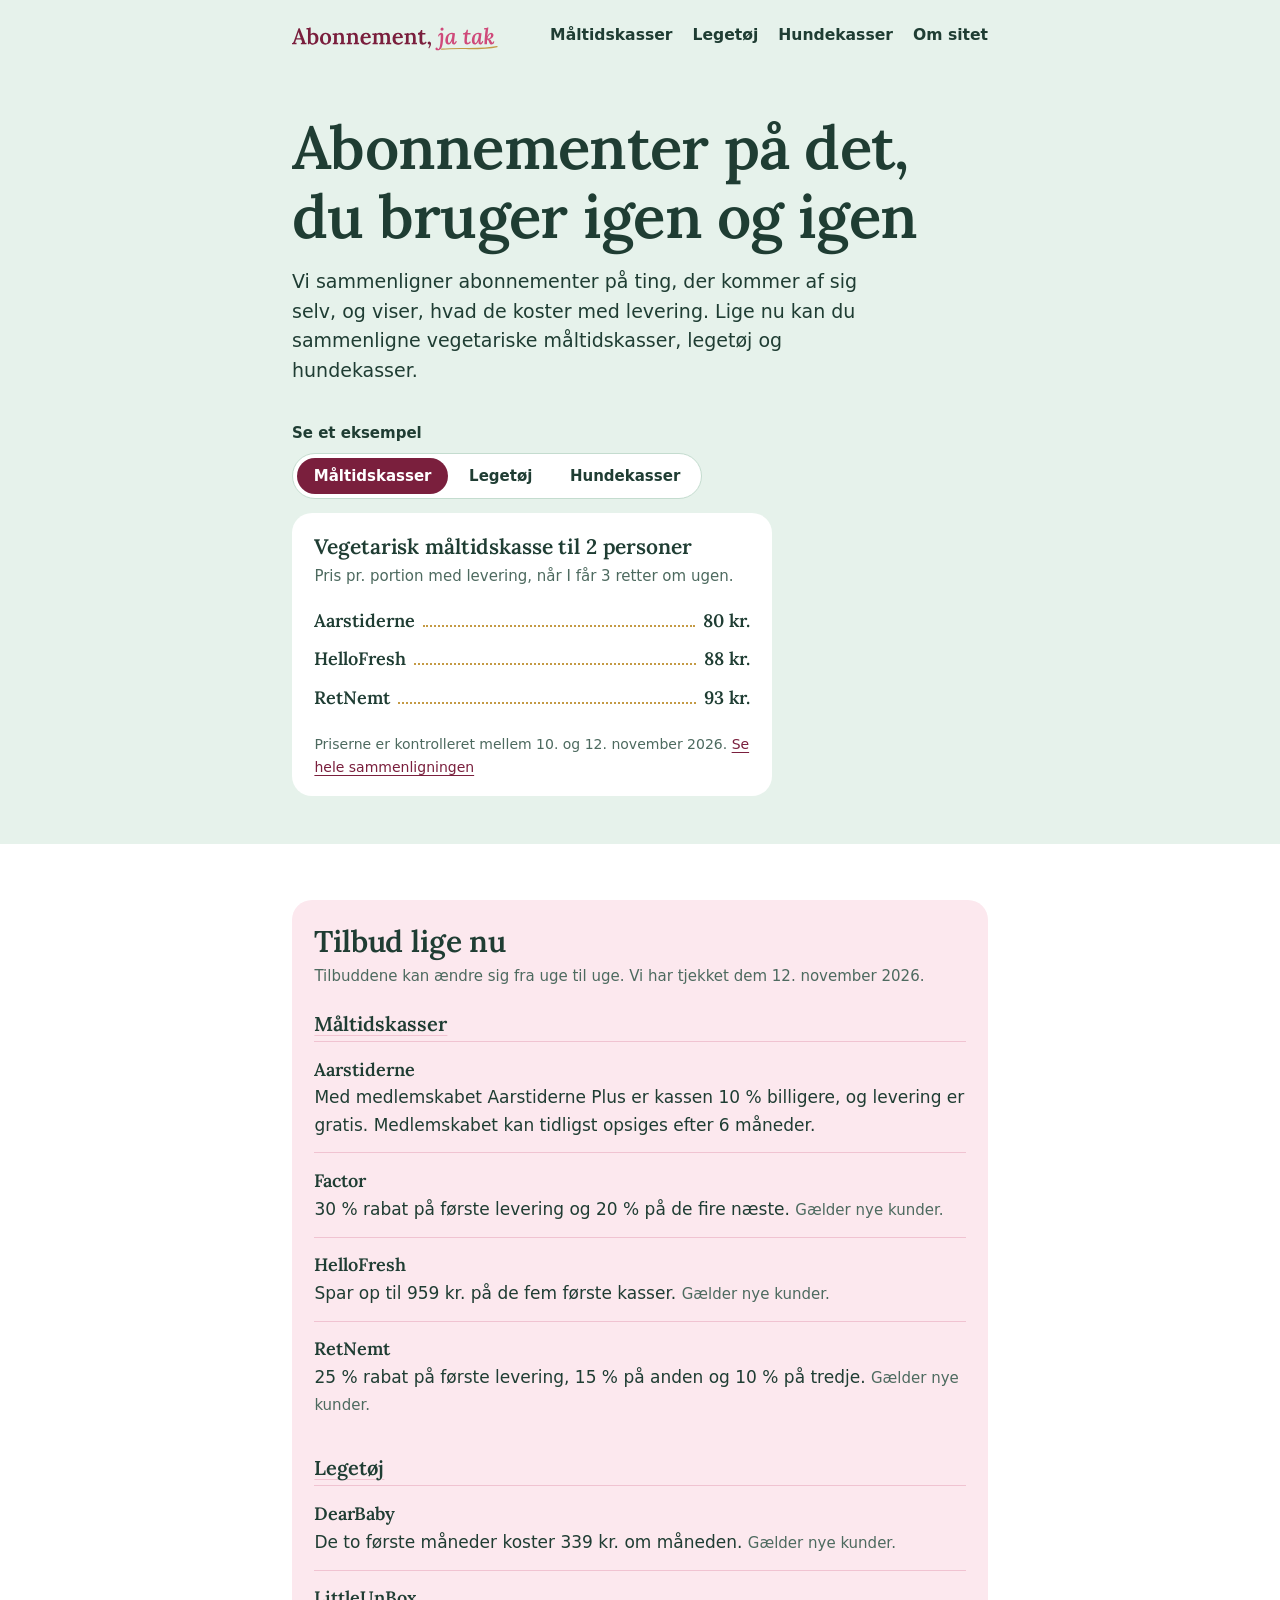
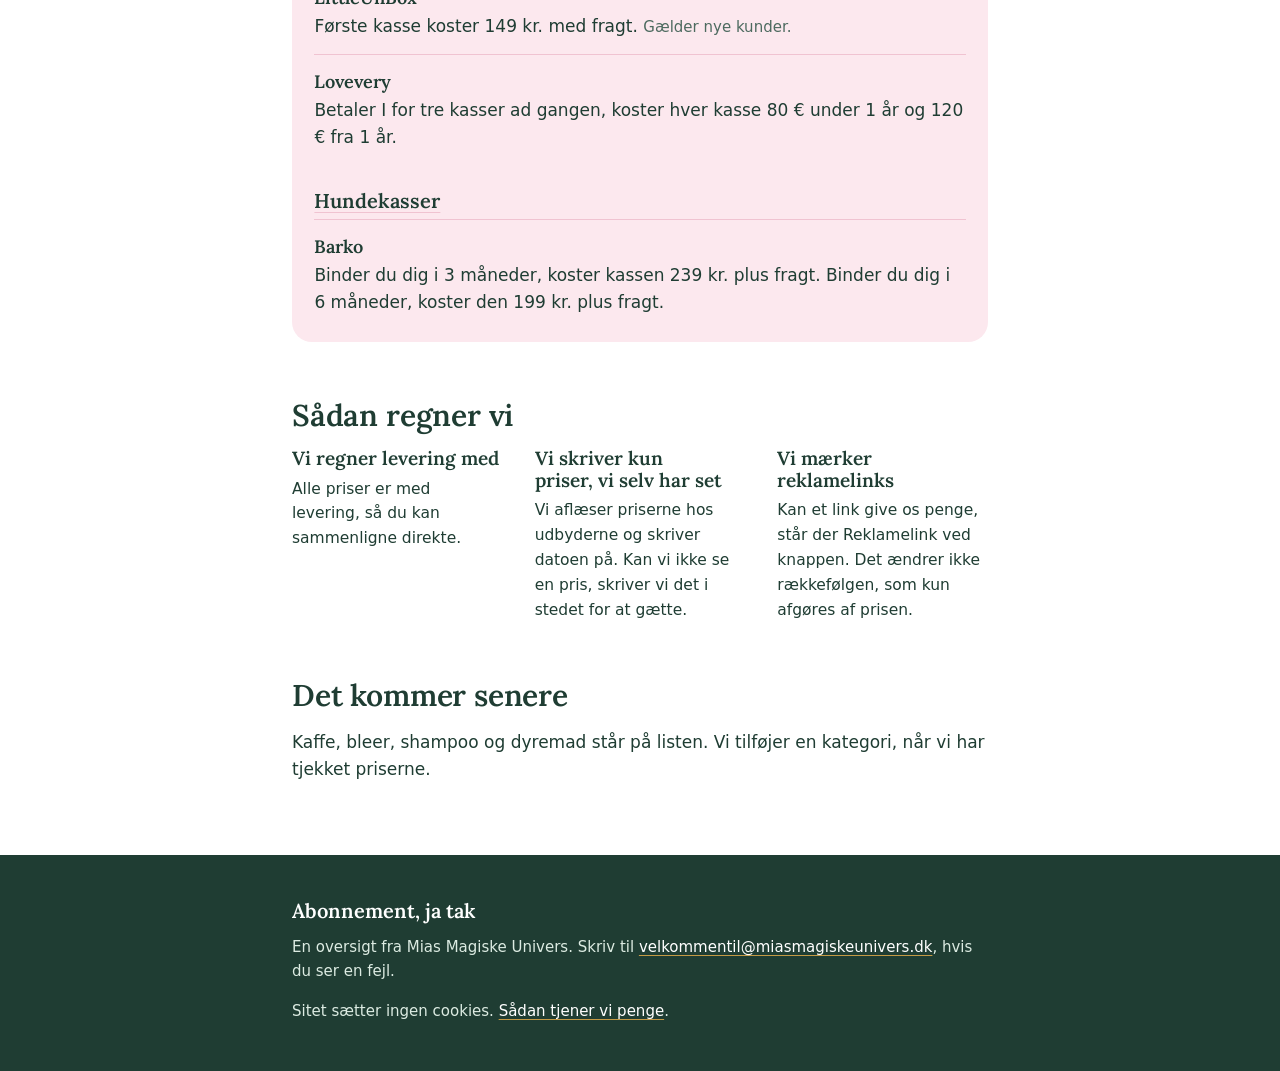
==== commit dcde8bc8: "Tilføj legetøjsabonnementer og hundekasser Legetøj sammenlignes for tre aldersgrupper med Lovevery, " ====
--- a/docs/index.html
+++ b/docs/index.html
@@ -5,18 +5,27 @@
 <meta name="viewport" content="width=device-width, initial-scale=1">
 <meta name="color-scheme" content="light">
 <title>Abonnement, ja tak | Abonnementer på det, du bruger igen og igen</title>
-<meta name="description" content="Vi sammenligner abonnementer på måltidskasser og andet, der kommer af sig selv, og viser, hvad de koster med levering.">
+<meta name="description" content="Vi sammenligner abonnementer på vegetariske måltidskasser, legetøj og hundekasser og viser, hvad de koster med levering.">
 <link rel="canonical" href="https://abonnementjatak.dk/">
 <meta property="og:url" content="https://abonnementjatak.dk/">
 <meta property="og:type" content="website">
 <meta property="og:locale" content="da_DK">
 <meta property="og:site_name" content="Abonnement, ja tak">
 <meta property="og:title" content="Abonnement, ja tak | Abonnementer på det, du bruger igen og igen">
-<meta property="og:description" content="Vi sammenligner abonnementer på måltidskasser og andet, der kommer af sig selv, og viser, hvad de koster med levering.">
+<meta property="og:description" content="Vi sammenligner abonnementer på vegetariske måltidskasser, legetøj og hundekasser og viser, hvad de koster med levering.">
 <meta name="theme-color" content="#e6f2eb">
 <link rel="icon" href="favicon.svg" type="image/svg+xml">
 <link rel="preload" href="fonts/ajt-serif.woff" as="font" type="font/woff" crossorigin>
 <link rel="stylesheet" href="styles.css">
+<style>
+@supports selector(:has(a)) {
+.smagsproever:has(#eksempel-valg-mad:checked) [data-vis="mad"],
+.smagsproever:has(#eksempel-valg-legetoej:checked) [data-vis="legetoej"],
+.smagsproever:has(#eksempel-valg-hundekasser:checked) [data-vis="hundekasser"] {
+  display: block;
+}
+}
+</style>
 <script type="application/ld+json">
 {
  "@context": "https://schema.org",
@@ -46,17 +55,25 @@
 <header class="top-baand">
 <div class="ramme top">
 <a class="maerke" href="./"><img src="logo.svg" width="564" height="83" alt="Abonnement, ja tak, forsiden"></a>
-<nav aria-label="Hovedmenu"><a href="vegetariske-maaltidskasser/">Måltidskasser</a><a href="om/">Om sitet</a></nav>
+<nav aria-label="Hovedmenu"><a href="vegetariske-maaltidskasser/">Måltidskasser</a><a href="legetoej/">Legetøj</a><a href="hundekasser/">Hundekasser</a><a href="om/">Om sitet</a></nav>
 </div>
 </header>
 <main id="indhold">
 <section class="intro forside-intro">
 <div class="ramme">
 <h1>Abonnementer på det, du bruger igen og igen</h1>
-<p class="lead">Vi sammenligner abonnementer på ting, der kommer af sig selv, og viser, hvad de koster med levering. Vi er startet med vegetariske måltidskasser.</p>
-<p><a class="knap" href="vegetariske-maaltidskasser/">Se de vegetariske måltidskasser</a></p>
-<section class="smagsproeve" aria-labelledby="eksempel">
-<h2 id="eksempel">Vegetarisk måltidskasse til 2 personer</h2>
+<p class="lead">Vi sammenligner abonnementer på ting, der kommer af sig selv, og viser, hvad de koster med levering. Lige nu kan du sammenligne vegetariske måltidskasser, legetøj og hundekasser.</p>
+<div class="smagsproever">
+<fieldset class="segment forside-valg">
+<legend>Se et eksempel</legend>
+<div class="segment-valg">
+<input type="radio" name="eksempel" id="eksempel-valg-mad" checked><label for="eksempel-valg-mad">Måltidskasser</label>
+<input type="radio" name="eksempel" id="eksempel-valg-legetoej"><label for="eksempel-valg-legetoej">Legetøj</label>
+<input type="radio" name="eksempel" id="eksempel-valg-hundekasser"><label for="eksempel-valg-hundekasser">Hundekasser</label>
+</div>
+</fieldset>
+<section class="smagsproeve" data-vis="mad" aria-labelledby="eksempel-mad">
+<h2 id="eksempel-mad">Vegetarisk måltidskasse til 2 personer</h2>
 <p class="smagsproeve-under">Pris pr. portion med levering, når I får 3 retter om ugen.</p>
 <ol class="menukort">
 <li><span class="navn">Aarstiderne</span><span class="prikker" aria-hidden="true"></span><span class="pris">80 kr.</span></li>
@@ -65,24 +82,56 @@
 </ol>
 <p class="smagsproeve-note">Priserne er kontrolleret mellem 10. og 12. november 2026. <a href="vegetariske-maaltidskasser/">Se hele sammenligningen</a></p>
 </section>
+<section class="smagsproeve" data-vis="legetoej" aria-labelledby="eksempel-legetoej">
+<h2 id="eksempel-legetoej">Legetøj til børn under 1 år</h2>
+<p class="smagsproeve-under">Pris pr. måned med levering.</p>
+<ol class="menukort">
+<li><span class="navn">LittleUnBox</span><span class="prikker" aria-hidden="true"></span><span class="pris">236 kr.</span></li>
+<li><span class="navn">Lovevery</span><span class="prikker" aria-hidden="true"></span><span class="pris"><span class="forbehold-lille">ca.</span> 358 kr.</span></li>
+<li><span class="navn">DearBaby</span><span class="prikker" aria-hidden="true"></span><span class="pris">369 kr.</span></li>
+</ol>
+<p class="smagsproeve-note">Priserne er kontrolleret 12. november 2026. <a href="legetoej/">Se hele sammenligningen</a></p>
+</section>
+<section class="smagsproeve" data-vis="hundekasser" aria-labelledby="eksempel-hundekasser">
+<h2 id="eksempel-hundekasser">Kasse til hunden hver måned</h2>
+<p class="smagsproeve-under">Pris pr. måned med levering. En kasse om måneden uden binding.</p>
+<ol class="menukort">
+<li><span class="navn">BullerBox</span><span class="prikker" aria-hidden="true"></span><span class="pris">248 kr.</span></li>
+<li><span class="navn">PawPack</span><span class="prikker" aria-hidden="true"></span><span class="pris">249 kr.</span></li>
+<li><span class="navn">Barko</span><span class="prikker" aria-hidden="true"></span><span class="pris">338 kr.</span></li>
+</ol>
+<p class="smagsproeve-note">Priserne er kontrolleret 12. november 2026. <a href="hundekasser/">Se hele sammenligningen</a></p>
+</section>
+</div>
 </div>
 </section>
 <div class="ramme">
 <section class="tilbud" aria-labelledby="tilbud">
 <h2 id="tilbud">Tilbud lige nu</h2>
 <p class="tilbud-intro">Tilbuddene kan ændre sig fra uge til uge. Vi har tjekket dem 12. november 2026.</p>
+<h3 class="tilbud-gruppe"><a href="vegetariske-maaltidskasser/">Måltidskasser</a></h3>
 <ul class="tilbud-liste">
 <li><span class="tilbud-navn">Aarstiderne</span> Med medlemskabet Aarstiderne Plus er kassen 10 % billigere, og levering er gratis. Medlemskabet kan tidligst opsiges efter 6 måneder.</li>
 <li><span class="tilbud-navn">Factor</span> 30 % rabat på første levering og 20 % på de fire næste. <span class="tilbud-note">Gælder nye kunder.</span></li>
 <li><span class="tilbud-navn">HelloFresh</span> Spar op til 959 kr. på de fem første kasser. <span class="tilbud-note">Gælder nye kunder.</span></li>
 <li><span class="tilbud-navn">RetNemt</span> 25 % rabat på første levering, 15 % på anden og 10 % på tredje. <span class="tilbud-note">Gælder nye kunder.</span></li>
 </ul>
+<h3 class="tilbud-gruppe"><a href="legetoej/">Legetøj</a></h3>
+<ul class="tilbud-liste">
+<li><span class="tilbud-navn">DearBaby</span> De to første måneder koster 339 kr. om måneden. <span class="tilbud-note">Gælder nye kunder.</span></li>
+<li><span class="tilbud-navn">LittleUnBox</span> Første kasse koster 149 kr. med fragt. <span class="tilbud-note">Gælder nye kunder.</span></li>
+<li><span class="tilbud-navn">Lovevery</span> Betaler I for tre kasser ad gangen, koster hver kasse 80 € under 1 år og 120 € fra 1 år.</li>
+</ul>
+<h3 class="tilbud-gruppe"><a href="hundekasser/">Hundekasser</a></h3>
+<ul class="tilbud-liste">
+<li><span class="tilbud-navn">Barko</span> Binder du dig i 3 måneder, koster kassen 239 kr. plus fragt. Binder du dig i 6 måneder, koster den 199 kr. plus fragt.</li>
+</ul>
 </section>
 <h2 id="saadan">Sådan regner vi</h2>
 <div class="principper">
 <div>
 <h3>Vi regner levering med</h3>
-<p>Prisen pr. uge og pr. portion er med levering, så du kan sammenligne kasserne direkte.</p>
+<p>Alle priser er med levering, så du kan sammenligne direkte.</p>
 </div>
 <div>
 <h3>Vi skriver kun priser, vi selv har set</h3>
--- a/docs/styles.css
+++ b/docs/styles.css
@@ -163,7 +163,8 @@
 
 .top nav {
   display: flex;
-  gap: 0 1.25rem;
+  flex-wrap: wrap;
+  gap: 0.15rem 1.25rem;
   font-size: 0.975rem;
   font-weight: 600;
 }
@@ -354,6 +355,18 @@
   font-size: 0.9375rem;
 }
 
+/* Alder, indhold og om man beholder legetøjet står lige under navnet. */
+.undertekst {
+  margin: 0.5rem 0 0;
+  font-size: 0.96875rem;
+}
+
+.liste-note {
+  margin: 1rem 0 0;
+  color: var(--groen-svag);
+  font-size: 0.9375rem;
+}
+
 .priser {
   display: grid;
   grid-template-columns: repeat(3, minmax(0, 1fr));
@@ -376,6 +389,10 @@
   border-left: 0;
 }
 
+.priser-2 {
+  grid-template-columns: repeat(2, minmax(0, 1fr));
+}
+
 .priser > .valgt {
   background: var(--mint);
 }
@@ -502,6 +519,16 @@
   list-style: none;
 }
 
+.tilbud-gruppe {
+  margin: 1.5rem 0 0.4rem;
+  font-size: 1.25rem;
+}
+
+.tilbud-gruppe a {
+  color: inherit;
+  text-decoration-color: var(--rosa-linje);
+}
+
 .tilbud-liste li {
   padding: 0.85rem 0;
   border-top: 1px solid var(--rosa-linje);
@@ -573,12 +600,39 @@
   font-size: clamp(2.375rem, 1.5rem + 4vw, 3.75rem);
 }
 
+/* Eksemplerne på forsiden. Uden :has() står de under hinanden, og valget er skjult. */
+.smagsproever {
+  max-width: 30rem;
+  margin-top: 2.25rem;
+}
+
+.forside-valg {
+  display: none;
+}
+
 .smagsproeve {
-  max-width: 30rem;
-  margin-top: 2.5rem;
   padding: 1.35rem 1.4rem 1.1rem;
   border-radius: 1.25rem;
   background: var(--hvid);
+}
+
+.smagsproeve + .smagsproeve {
+  margin-top: 1rem;
+}
+
+@supports selector(:has(a)) {
+  .forside-valg {
+    display: block;
+    margin-bottom: 0.9rem;
+  }
+
+  .smagsproeve[data-vis] {
+    display: none;
+  }
+
+  .smagsproeve + .smagsproeve {
+    margin-top: 0;
+  }
 }
 
 .smagsproeve h2 {
